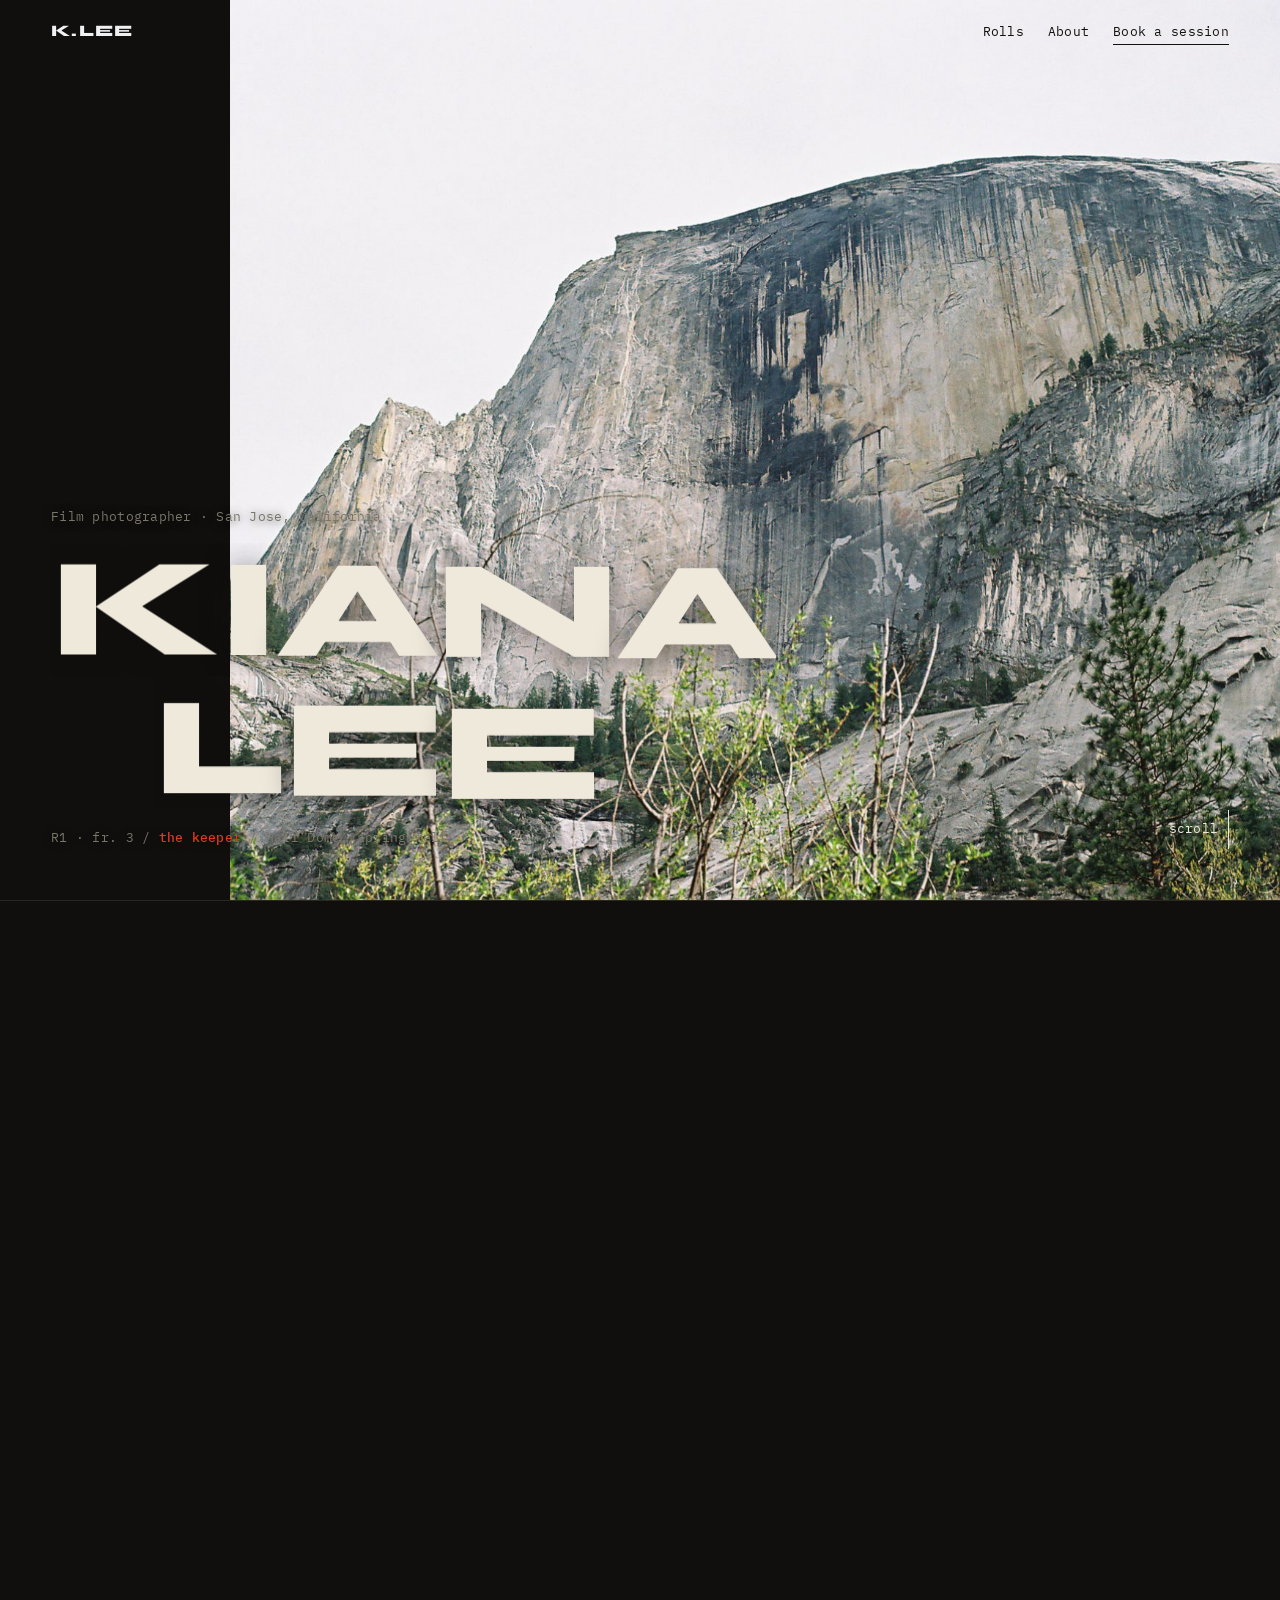
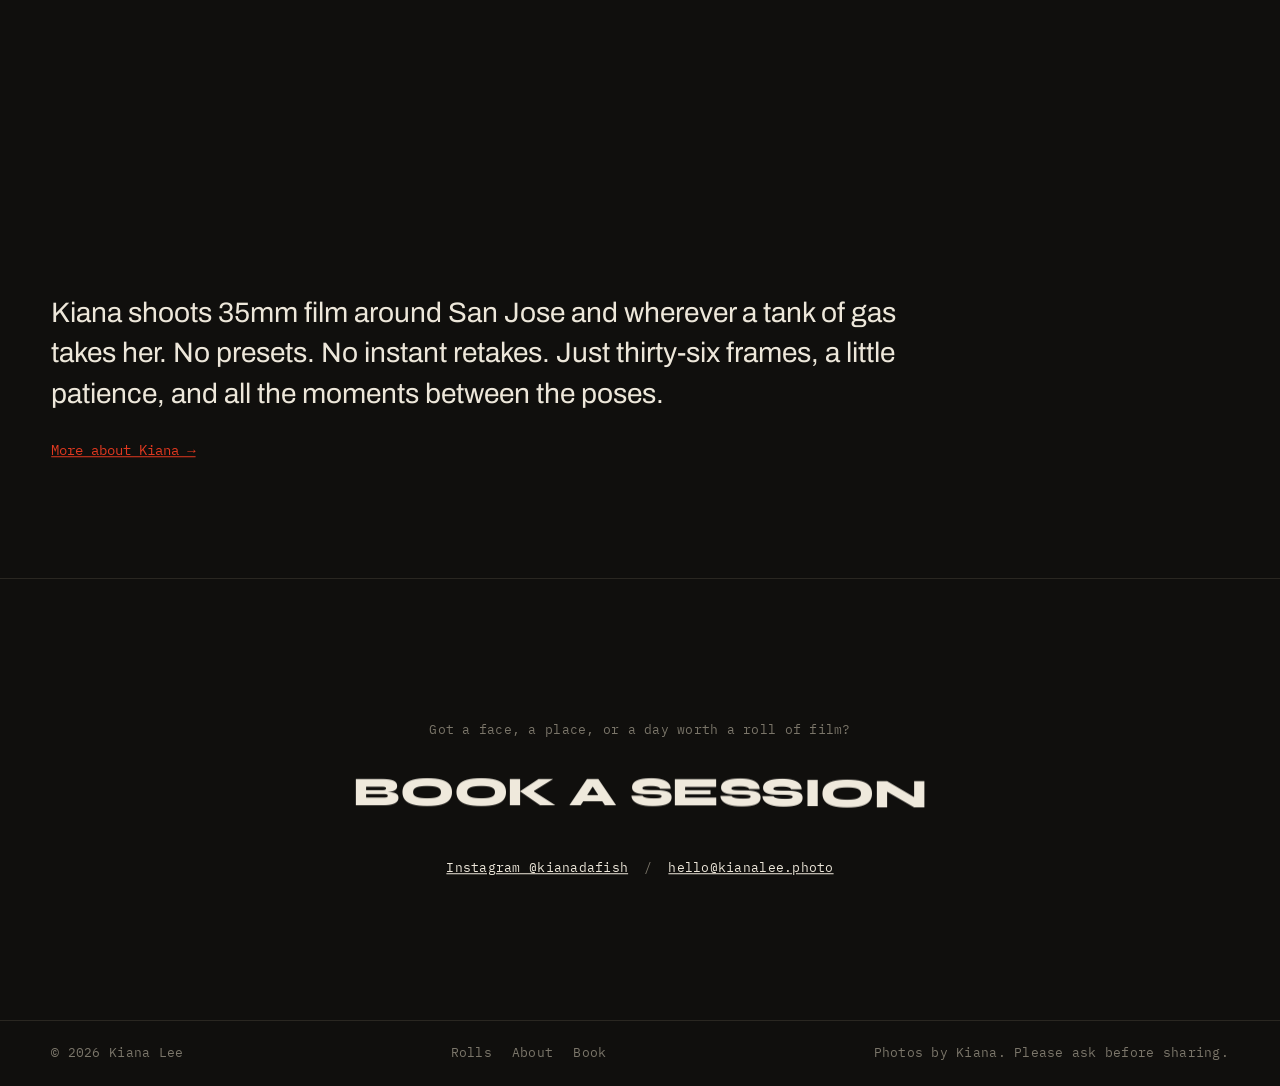
==== index.html @ 2a05acb1 "Launch photography portfolio" ====
<!DOCTYPE html>
<html lang="en">
<head>
<meta charset="UTF-8">
<meta name="viewport" content="width=device-width, initial-scale=1.0">
<title>Kiana Lee · Film Photographer, San Jose</title>
<meta name="description" content="Kiana Lee shoots 35mm film around San Jose, from grad portraits in the redwoods to weekends in Yosemite and along the coast.">
<meta property="og:type" content="website">
<meta property="og:title" content="Kiana Lee · Film Photographer, San Jose">
<meta property="og:description" content="Kiana Lee shoots 35mm film around San Jose, from grad portraits in the redwoods to weekends in Yosemite and along the coast.">
<meta property="og:url" content="https://kianalee.photo/">
<meta property="og:image" content="https://kianalee.photo/assets/img/hero.jpg">
<meta name="twitter:card" content="summary_large_image">
<link rel="icon" href="data:image/svg+xml,%3Csvg xmlns='http://www.w3.org/2000/svg' viewBox='0 0 32 32'%3E%3Crect width='32' height='32' fill='%23100F0D'/%3E%3Cellipse cx='16' cy='16' rx='11' ry='9' fill='none' stroke='%23E23A21' stroke-width='2.5' transform='rotate(-8 16 16)'/%3E%3C/svg%3E">
<link rel="stylesheet" href="styles.css">
<script>
/* before ScrollTrigger loads and captures it: the preloader owns the entry
   moment, so reloads must always start at the top, never mid-restore */
if ("scrollRestoration" in history) history.scrollRestoration = "manual";
window.scrollTo(0, 0);
</script>
</head>
<body>

<!-- darkroom preloader -->
<div class="preloader" aria-hidden="true">
  <p class="preloader-tag mono">K.LEE / developing&hellip;</p>
  <p class="preloader-count mono"><span id="load-count">0</span>%</p>
  <div class="preloader-bar"><span id="load-bar"></span></div>
</div>

<div class="wipe" aria-hidden="true"></div>

<!-- custom cursor -->
<div class="cursor-dot" aria-hidden="true"></div>
<div class="cursor-ring" aria-hidden="true"><span class="cursor-label mono"></span></div>

<!-- film grain -->
<canvas class="grain" aria-hidden="true"></canvas>

<header class="topbar">
  <a class="topbar-name" href="index.html">K.LEE</a>
  <button class="menu-toggle mono" type="button" aria-expanded="false" aria-controls="main-nav">Menu</button>
  <nav class="topbar-nav mono" id="main-nav" aria-label="Main">
    <a href="rolls.html">Rolls</a>
    <a href="about.html">About</a>
    <a href="contact.html" class="topbar-book">Book a session</a>
  </nav>
</header>

<main id="top">

  <!-- ============ HERO ============ -->
  <section class="hero">
    <figure class="hero-media">
      <img id="hero-img" src="assets/img/hero.jpg" alt="Half Dome rising over the valley floor, shot on 35mm film" width="1818" height="1228">
    </figure>

    <div class="hero-copy">
      <p class="hero-eyebrow mono intro-fade">Film photographer &middot; San Jose, California</p>
      <h1 class="hero-name">
        <span class="split" data-split>KIANA</span>
        <span class="split hero-name-2" data-split>LEE</span>
      </h1>
      <p class="hero-caption mono intro-fade">R1 &middot; fr. 3 / <em class="marker-note">the keeper</em> / Half Dome, spring melt</p>
    </div>

    <p class="hero-scrollcue mono" aria-hidden="true">scroll<span class="hero-scrollcue-line"></span></p>
  </section>

  <!-- ============ MARQUEE ============ -->
  <div class="marquee" aria-hidden="true">
    <div class="marquee-track">
      <span class="marquee-content">SHOT ON 35MM&ensp;&middot;&ensp;SAN JOSE, CALIFORNIA&ensp;&middot;&ensp;GRADS &middot; COUPLES &middot; LANDSCAPES&ensp;&middot;&ensp;NO PRESETS, JUST FILM&ensp;&middot;&ensp;</span>
      <span class="marquee-content">SHOT ON 35MM&ensp;&middot;&ensp;SAN JOSE, CALIFORNIA&ensp;&middot;&ensp;GRADS &middot; COUPLES &middot; LANDSCAPES&ensp;&middot;&ensp;NO PRESETS, JUST FILM&ensp;&middot;&ensp;</span>
    </div>
  </div>

  <!-- ============ THE ROLLS ============ -->
  <section class="home-section">
    <div class="section-head">
      <h2 class="section-title split" data-split>THE ROLLS</h2>
      <p class="section-note mono">Three rolls, three stories.<br>Every frame scanned straight off the negatives.</p>
    </div>

    <div class="roll-cards">
      <a class="roll-card reveal" href="yosemite.html" data-cursor="go">
        <div class="card-frame"><img src="assets/img/yos-r2-13a.jpg" alt="Half Dome from the meadow, framed by trees" loading="lazy" width="1600" height="1081"><span class="marks" aria-hidden="true"></span></div>
        <div class="card-info">
          <span class="card-no mono">ROLL 01</span>
          <h3 class="card-title">YOSEMITE</h3>
          <span class="card-meta mono">15 frames &middot; spring</span>
          <span class="card-arrow" aria-hidden="true">&rarr;</span>
        </div>
      </a>

      <a class="roll-card reveal" href="graduation.html" data-cursor="go">
        <div class="card-frame"><img src="assets/img/grad-27.jpg" alt="A graduate sitting on a boardwalk rail, laughing in backlight" loading="lazy" width="1600" height="1061"><span class="marks" aria-hidden="true"></span></div>
        <div class="card-info">
          <span class="card-no mono">ROLL 02</span>
          <h3 class="card-title">GRAD, AMONG REDWOODS</h3>
          <span class="card-meta mono">13 frames &middot; summer</span>
          <span class="card-arrow" aria-hidden="true">&rarr;</span>
        </div>
      </a>

      <a class="roll-card reveal" href="close-to-home.html" data-cursor="go">
        <div class="card-frame"><img src="assets/img/home-23.jpg" alt="A brown cow grazing on a green hillside" loading="lazy" width="1600" height="1061"><span class="marks" aria-hidden="true"></span></div>
        <div class="card-info">
          <span class="card-no mono">ROLL 03</span>
          <h3 class="card-title">CLOSE TO HOME</h3>
          <span class="card-meta mono">6 frames &middot; green season</span>
          <span class="card-arrow" aria-hidden="true">&rarr;</span>
        </div>
      </a>
    </div>
  </section>

  <!-- ============ ABOUT TEASER ============ -->
  <section class="teaser">
    <p class="reveal">
      Kiana shoots 35mm film around San Jose and wherever a tank of gas takes her.
      No presets. No instant retakes. Just thirty-six frames, a little patience,
      and all the moments between the poses.
    </p>
    <a class="teaser-link reveal" href="about.html" data-cursor="go">More about Kiana &rarr;</a>
  </section>

  <!-- ============ CONTACT CTA ============ -->
  <section class="contact" id="contact">
    <p class="contact-eyebrow mono reveal">Got a face, a place, or a day worth a roll of film?</p>
    <a class="contact-email" href="contact.html" data-cursor="hi">
      <span class="contact-email-text split" data-split>BOOK A SESSION</span>
      <svg class="contact-underline" viewBox="0 0 600 24" fill="none" aria-hidden="true" preserveAspectRatio="none">
        <path class="marker-path marker-path-idle" d="M4 14 C 120 6, 300 20, 596 10" />
      </svg>
    </a>
    <div class="contact-links mono reveal">
      <a href="https://instagram.com/kianadafish" rel="noopener">Instagram @kianadafish</a>
      <span aria-hidden="true">/</span>
      <a href="mailto:hello@kianalee.photo">hello@kianalee.photo</a>
    </div>
  </section>

  <footer class="footer mono">
    <span>&copy; 2026 Kiana Lee</span>
    <nav class="footer-nav" aria-label="Footer">
      <a href="rolls.html">Rolls</a>
      <a href="about.html">About</a>
      <a href="contact.html">Book</a>
    </nav>
    <span>Photos by Kiana. Please ask before sharing.</span>
  </footer>

</main>

<script src="vendor/gsap.min.js"></script>
<script src="vendor/ScrollTrigger.min.js"></script>
<script src="vendor/lenis.min.js"></script>
<script src="main.js"></script>
</body>
</html>
---- styles.css ----
/* ============================================================
   Kiana Lee, Film Photographer in San Jose (v3)
   A darkroom at night: near-black warm paper, prints that
   develop as you scroll, china-marker red edit notes.
   Motion: GSAP + ScrollTrigger + Lenis (vendored locally).
   ============================================================ */

/* ---------------- fonts (self-hosted, latin subset) ---------------- */

@font-face {
  font-family: 'Archivo';
  font-style: normal;
  font-weight: 400;
  font-stretch: 100%;
  font-display: swap;
  src: url(assets/fonts/archivo-400.woff2) format('woff2');
}
@font-face {
  font-family: 'Archivo';
  font-style: normal;
  font-weight: 500;
  font-stretch: 100%;
  font-display: swap;
  src: url(assets/fonts/archivo-500.woff2) format('woff2');
}
@font-face {
  font-family: 'IBM Plex Mono';
  font-style: italic;
  font-weight: 400;
  font-display: swap;
  src: url(assets/fonts/ibm-plex-mono-400-italic.woff2) format('woff2');
}
@font-face {
  font-family: 'IBM Plex Mono';
  font-style: normal;
  font-weight: 400;
  font-display: swap;
  src: url(assets/fonts/ibm-plex-mono-400.woff2) format('woff2');
}
@font-face {
  font-family: 'IBM Plex Mono';
  font-style: normal;
  font-weight: 500;
  font-display: swap;
  src: url(assets/fonts/ibm-plex-mono-500.woff2) format('woff2');
}
@font-face {
  font-family: 'Syne';
  font-style: normal;
  font-weight: 700;
  font-display: swap;
  src: url(assets/fonts/syne-700.woff2) format('woff2');
}
@font-face {
  font-family: 'Syne';
  font-style: normal;
  font-weight: 800;
  font-display: swap;
  src: url(assets/fonts/syne-800.woff2) format('woff2');
}

:root {
  --bg: #100F0D;
  --bg-lift: #171511;
  --ink: #EFE9DC;
  --muted: #7B766A;
  --marker: #E23A21;
  --hairline: #2A2721;

  --font-display: "Syne", sans-serif;
  --font-body: "Archivo", sans-serif;
  --font-mono: "IBM Plex Mono", monospace;

  --pad: clamp(1.25rem, 4vw, 4.5rem);
}

* { box-sizing: border-box; margin: 0; padding: 0; }

html { scroll-behavior: auto; }

body {
  background: var(--bg);
  color: var(--ink);
  font-family: var(--font-body);
  font-size: 1.0625rem;
  line-height: 1.6;
  -webkit-font-smoothing: antialiased;
  overflow-x: clip;
}

img { display: block; max-width: 100%; height: auto; }

a { color: inherit; }

.mono {
  font-family: var(--font-mono);
  font-size: 0.8125rem;
  letter-spacing: 0.02em;
}

:focus-visible { outline: 2px solid var(--marker); outline-offset: 3px; }

::selection { background: var(--marker); color: var(--bg); }

/* Lenis recommended styles */
html.lenis, html.lenis body { height: auto; }
.lenis.lenis-smooth { scroll-behavior: auto !important; }
.lenis.lenis-stopped { overflow: hidden; }

/* ---------------- preloader ---------------- */

.preloader {
  position: fixed;
  inset: 0;
  z-index: 100;
  background: var(--bg);
  display: flex;
  flex-direction: column;
  justify-content: flex-end;
  gap: 0.75rem;
  padding: var(--pad);
  transition: transform 0.85s cubic-bezier(0.76, 0, 0.24, 1);
}

.preloader-tag { color: var(--muted); }

.preloader-count {
  font-size: clamp(3rem, 9vw, 7rem);
  line-height: 1;
  color: var(--ink);
}

.preloader-bar {
  height: 2px;
  background: var(--hairline);
  position: relative;
  overflow: hidden;
}

.preloader-bar span {
  position: absolute;
  inset: 0;
  background: var(--marker);
  transform-origin: left;
  transform: scaleX(0);
  transition: transform 0.25s ease-out;
  display: block;
}

.preloader.done { transform: translateY(-100%); }

/* ---------------- custom cursor ---------------- */

.cursor-dot,
.cursor-ring {
  position: fixed;
  top: 0; left: 0;
  z-index: 110; /* above the lightbox (95), wipe (99) and preloader (100) */
  pointer-events: none;
  border-radius: 50%;
  transform: translate(-100px, -100px);
}

.cursor-dot {
  width: 6px; height: 6px;
  background: var(--marker);
}

.cursor-ring {
  width: 44px; height: 44px;
  border: 1px solid var(--ink);
  mix-blend-mode: difference;
  display: flex;
  align-items: center;
  justify-content: center;
  transition: width 0.3s ease, height 0.3s ease, background-color 0.3s ease, border-color 0.3s ease;
}

.cursor-ring.is-active {
  width: 84px; height: 84px;
  background: var(--ink);
  border-color: var(--ink);
}

.cursor-label {
  color: var(--bg);
  font-size: 0.6875rem;
  letter-spacing: 0.08em;
  text-transform: uppercase;
  opacity: 0;
  transition: opacity 0.2s ease;
}

.cursor-ring.is-active .cursor-label { opacity: 1; }

@media (pointer: coarse) {
  .cursor-dot, .cursor-ring { display: none; }
}

body.has-cursor, body.has-cursor a, body.has-cursor button { cursor: none; }

/* ---------------- film grain ---------------- */

.grain {
  position: fixed;
  inset: 0;
  width: 100%;
  height: 100%;
  z-index: 80;
  pointer-events: none;
  opacity: 0.07;
  mix-blend-mode: overlay;
}

/* ---------------- top bar ---------------- */

.topbar {
  position: fixed;
  top: 0; left: 0; right: 0;
  z-index: 50;
  display: flex;
  justify-content: space-between;
  align-items: baseline;
  gap: 1rem;
  padding: 1.1rem var(--pad);
  mix-blend-mode: difference;
}

.topbar-name {
  font-family: var(--font-display);
  font-weight: 800;
  font-size: 1rem;
  letter-spacing: 0.08em;
  text-decoration: none;
  color: #fff;
}

.topbar-nav { display: flex; gap: 1.5rem; flex-wrap: wrap; }

.menu-toggle {
  display: none;
  background: none;
  border: 0;
  color: #fff;
  padding: 0.35rem 0;
}

.topbar-nav a {
  color: #fff;
  text-decoration: none;
  border-bottom: 1px solid transparent;
  padding-bottom: 2px;
}

.topbar-nav a:hover { border-bottom-color: #fff; }

.topbar-book { border-bottom: 1px solid #fff !important; }

/* ---------------- hero ---------------- */

.hero {
  position: relative;
  min-height: 100svh;
  display: flex;
  flex-direction: column;
  justify-content: flex-end;
  padding: 0 0 clamp(2rem, 4vw, 3.5rem);
}

.hero-media {
  position: absolute;
  inset: 0 0 0 clamp(0px, 18vw, 26rem);
  overflow: hidden;
}

.hero-media img {
  position: absolute;
  inset: 0;
  width: 100%;
  height: 100%;
  object-fit: cover;
}

.marker-path {
  stroke: var(--marker);
  stroke-width: 4.5;
  stroke-linecap: round;
  opacity: 0.9;
  stroke-dasharray: 2400;
  stroke-dashoffset: 2400;
}

.hero-copy {
  position: relative;
  z-index: 2;
  padding: 0 var(--pad);
}

.hero-eyebrow {
  color: var(--muted);
  margin-bottom: 1rem;
  text-shadow: 0 1px 10px rgba(16, 15, 13, 0.7);
}

.hero-name {
  font-family: var(--font-display);
  font-weight: 800;
  font-size: clamp(2.6rem, 11vw, 12rem);
  line-height: 0.94;
  letter-spacing: -0.02em;
  text-shadow: 0 2px 30px rgba(16, 15, 13, 0.45);
}

.hero-name .split { display: block; }

.hero-name-2 { margin-left: clamp(1.5rem, 8vw, 10rem); }

.hero-caption {
  color: var(--muted);
  margin-top: 1.25rem;
  text-shadow: 0 1px 10px rgba(16, 15, 13, 0.7);
}

.marker-note { color: var(--marker); font-style: normal; font-weight: 500; }

.hero-scrollcue {
  position: absolute;
  right: var(--pad);
  bottom: clamp(2rem, 4vw, 3.5rem);
  z-index: 2;
  color: var(--ink);
  display: flex;
  align-items: center;
  gap: 0.6rem;
  text-shadow: 0 1px 12px rgba(16, 15, 13, 0.6);
}

.hero-scrollcue-line {
  display: inline-block;
  width: 1px;
  height: 2.4rem;
  background: var(--ink);
  transform-origin: top;
  animation: cue 1.8s ease-in-out infinite;
}

@keyframes cue {
  0% { transform: scaleY(0); }
  50% { transform: scaleY(1); }
  100% { transform: scaleY(0); transform-origin: bottom; }
}

/* ---------------- split letters (GSAP animates .ch) ---------------- */

.split { display: inline-block; vertical-align: bottom; }

.split .word {
  display: inline-block;
  overflow: hidden;
  vertical-align: bottom;
}

.split .ch { display: inline-block; will-change: transform; }

/* ---------------- marquee ---------------- */

.marquee {
  border-top: 1px solid var(--hairline);
  border-bottom: 1px solid var(--hairline);
  overflow: hidden;
  padding: 0.9rem 0;
  background: var(--bg);
  position: relative;
  z-index: 2;
}

.marquee-track {
  display: flex;
  width: max-content;
  animation: marquee 28s linear infinite;
}

.marquee-content {
  font-family: var(--font-mono);
  font-size: 0.875rem;
  letter-spacing: 0.14em;
  color: var(--marker);
  white-space: nowrap;
  flex: none;
}

@keyframes marquee {
  to { transform: translateX(-50%); }
}

/* ---------------- section headers ---------------- */

.section-head,
.roll-head {
  display: flex;
  justify-content: space-between;
  align-items: flex-end;
  gap: 2rem;
  flex-wrap: wrap;
  margin-bottom: clamp(2.5rem, 5vw, 4.5rem);
}

.section-title {
  font-family: var(--font-display);
  font-weight: 800;
  font-size: clamp(1.6rem, 4vw, 3.4rem);
  line-height: 1;
  letter-spacing: -0.01em;
}

.section-note { color: var(--muted); text-align: right; }

/* ---------------- roll 01: pinned horizontal filmstrip ---------------- */

.roll {
  padding: clamp(4rem, 8vw, 6rem) 0 clamp(3rem, 6vw, 5rem);
  overflow: hidden;
}

.roll-head {
  padding: 0 var(--pad);
  align-items: baseline;
}

.roll-counter {
  color: var(--marker);
  font-size: 1rem;
  min-width: 9ch;
  text-align: right;
}

/* mobile default: a native side-scroller; desktop JS pins it and drives x */
.roll-viewport {
  overflow-x: auto;
  scrollbar-width: thin;
  scrollbar-color: var(--marker) transparent;
}

.roll-viewport.is-pinned { overflow: visible; }

.roll-track {
  display: flex;
  align-items: center;
  gap: clamp(1rem, 2vw, 2rem);
  width: max-content;
  padding: 44px var(--pad);
  /* sprocket holes */
  background-image:
    repeating-linear-gradient(to right, transparent 0 14px, var(--ink) 14px 26px, transparent 26px 40px),
    repeating-linear-gradient(to right, transparent 0 14px, var(--ink) 14px 26px, transparent 26px 40px);
  background-size: 40px 10px, 40px 10px;
  background-position: 0 16px, 0 calc(100% - 16px);
  background-repeat: repeat-x;
}

.cell { flex: none; }

.cell img {
  height: clamp(320px, 58vh, 560px);
  width: auto;
}

.cell figcaption {
  margin-top: 0.6rem;
  color: var(--muted);
}

.frame-no { color: var(--marker); margin-right: 0.5rem; }

/* ---------------- work grids (rolls 02 & 03) ---------------- */

.work {
  padding: clamp(4rem, 9vw, 8rem) var(--pad);
  border-top: 1px solid var(--hairline);
}

.work-grid {
  display: grid;
  grid-template-columns: repeat(12, 1fr);
  gap: clamp(2rem, 5vw, 5rem) clamp(1rem, 2.5vw, 2.5rem);
}

/* editorial rhythm that repeats every 10 shots, works for any count */
.work-grid .shot:nth-child(10n+1) { grid-column: 1 / 8; }
.work-grid .shot:nth-child(10n+2) { grid-column: 9 / 13; margin-top: clamp(3rem, 8vw, 8rem); }
.work-grid .shot:nth-child(10n+3) { grid-column: 2 / 6; }
.work-grid .shot:nth-child(10n+4) { grid-column: 7 / 11; margin-top: clamp(2rem, 5vw, 5rem); }
.work-grid .shot:nth-child(10n+5) { grid-column: 1 / 5; margin-top: clamp(1rem, 3vw, 3rem); }
.work-grid .shot:nth-child(10n+6) { grid-column: 6 / 10; }
.work-grid .shot:nth-child(10n+7) { grid-column: 10 / 13; margin-top: clamp(2rem, 4vw, 4rem); }
.work-grid .shot:nth-child(10n+8) { grid-column: 3 / 8; }
.work-grid .shot:nth-child(10n+9) { grid-column: 8 / 12; margin-top: clamp(3rem, 6vw, 6rem); }
.work-grid .shot:nth-child(10n) { grid-column: 1 / 6; }

.shot { position: relative; }

.shot { will-change: transform; }

.shot-frame {
  position: relative;
  overflow: hidden;
  background: var(--bg-lift);
}

/* inner parallax: image is oversized and drifts within the frame */
.shot-frame img {
  width: 100%;
  scale: 1.14;
  will-change: transform;
}

/* crop marks: the editor's corners, revealed on hover */
.marks,
.marks::before,
.marks::after { position: absolute; pointer-events: none; }

.marks { inset: 0; opacity: 0; transition: opacity 0.25s ease; }

.marks::before,
.marks::after {
  content: "";
  width: 22px;
  height: 22px;
  border: 0 solid var(--marker);
}

.marks::before { top: 12px; left: 12px; border-top-width: 3px; border-left-width: 3px; }
.marks::after { bottom: 12px; right: 12px; border-bottom-width: 3px; border-right-width: 3px; }

.shot:hover .marks,
.shot:focus-within .marks { opacity: 1; }

.shot-caption {
  display: flex;
  gap: 0.75rem;
  align-items: baseline;
  flex-wrap: wrap;
  margin-top: 0.7rem;
}

.shot-no { color: var(--marker); font-weight: 500; }

.pencil-note {
  position: absolute;
  top: -1.5rem;
  right: -0.5rem;
  color: var(--marker);
  transform: rotate(-4deg);
  font-style: italic;
}

/* ---------------- about ---------------- */

.about {
  display: grid;
  grid-template-columns: minmax(0, 2fr) minmax(0, 3fr);
  gap: clamp(2rem, 5vw, 5rem);
  padding: clamp(4rem, 9vw, 8rem) var(--pad);
  align-items: start;
  border-top: 1px solid var(--hairline);
}

.about-frame { overflow: hidden; }

.about-frame img { scale: 1.12; }

.about-photo-caption { margin-top: 0.6rem; color: var(--muted); }

.about-text .section-title { margin-bottom: 1.75rem; }

.about-text p { max-width: 52ch; }

.about-text p + p { margin-top: 1rem; }

.services {
  list-style: none;
  margin: 1.75rem 0;
  border-top: 1px solid var(--hairline);
  max-width: 34rem;
}

.services li {
  padding: 0.7rem 0.25rem;
  border-bottom: 1px solid var(--hairline);
}

.about-booking { color: var(--muted); }

/* ---------------- contact ---------------- */

.contact {
  border-top: 1px solid var(--hairline);
  padding: clamp(5rem, 11vw, 10rem) var(--pad);
  text-align: center;
}

.contact-eyebrow { color: var(--muted); margin-bottom: 1.75rem; }

.contact-email {
  display: inline-block;
  position: relative;
  text-decoration: none;
  font-family: var(--font-display);
  font-weight: 800;
  font-size: clamp(1.05rem, 3.2vw, 2.8rem);
  letter-spacing: -0.01em;
  line-height: 1.1;
  max-width: 100%;
}

.contact-underline {
  position: absolute;
  left: -1%;
  bottom: -0.4em;
  width: 102%;
  height: 0.5em;
}

.marker-path-idle {
  stroke-width: 6;
  stroke-dasharray: 700;
  stroke-dashoffset: 700;
}

.contact-email:hover .marker-path-idle,
.contact-email:focus-visible .marker-path-idle {
  animation: draw 0.5s ease-out forwards;
}

@keyframes draw { to { stroke-dashoffset: 0; } }

.contact-links {
  margin-top: 2.75rem;
  display: flex;
  gap: 1rem;
  justify-content: center;
  color: var(--muted);
}

.contact-links a { color: var(--ink); }

/* ---------------- footer ---------------- */

.footer {
  display: flex;
  justify-content: space-between;
  gap: 1rem;
  flex-wrap: wrap;
  padding: 1.4rem var(--pad);
  border-top: 1px solid var(--hairline);
  color: var(--muted);
}

/* ---------------- lightbox ---------------- */

.lightbox[hidden] { display: none; }

.lightbox {
  position: fixed;
  inset: 0;
  z-index: 95;
  background: rgba(10, 9, 8, 0.94);
  backdrop-filter: blur(6px);
  display: flex;
  align-items: center;
  justify-content: center;
  gap: 1rem;
  padding: clamp(1rem, 4vw, 4rem);
  opacity: 0;
  transition: opacity 0.35s ease;
  touch-action: pan-y;
}

.lightbox.is-open { opacity: 1; }

.lightbox-count {
  position: absolute;
  top: 1.75rem;
  left: var(--pad);
  color: var(--marker);
}

.lightbox-figure {
  max-width: min(1200px, 88vw);
  text-align: center;
}

.lightbox-figure img {
  max-height: 78vh;
  width: auto;
  max-width: 100%;
  margin: 0 auto;
  transition: opacity 0.22s ease, transform 0.35s cubic-bezier(0.2, 0.7, 0.2, 1);
}

.lightbox.is-loading .lightbox-figure img { opacity: 0; transform: scale(0.985); }

.lightbox-figure figcaption { margin-top: 0.9rem; color: var(--muted); }

.lightbox-close {
  position: absolute;
  top: 1.25rem;
  right: var(--pad);
  background: none;
  border: none;
  color: var(--ink);
  font-size: 0.875rem;
  padding: 0.5rem;
}

.lightbox-arrow {
  background: none;
  border: 1px solid var(--hairline);
  color: var(--ink);
  font-size: 1.1rem;
  width: 3rem;
  height: 3rem;
  border-radius: 50%;
  flex: none;
  transition: border-color 0.2s ease, background 0.2s ease;
}

.lightbox-arrow:hover { border-color: var(--marker); background: var(--bg-lift); }

/* ---------------- responsive ---------------- */

@media (max-width: 900px) {
  .hero::after {
    content: "";
    position: absolute;
    inset: 28% 0 0;
    z-index: 1;
    pointer-events: none;
    background: linear-gradient(to bottom, transparent, rgba(16, 15, 13, 0.16) 32%, rgba(16, 15, 13, 0.78) 100%);
  }

  .hero-media { inset: 0; }

  .hero-copy { padding-bottom: 1rem; }

  .hero-eyebrow, .hero-caption { color: #CFC9BC; }

  .hero-name { text-shadow: 0 2px 24px rgba(16, 15, 13, 0.65); }

  .roll-counter { display: none; }

  .roll-viewport {
    scroll-snap-type: x mandatory;
    overscroll-behavior-x: contain;
    -webkit-overflow-scrolling: touch;
  }

  .cell { scroll-snap-align: center; }

  .cell img { height: clamp(260px, 42vh, 420px); }

  .work-grid { grid-template-columns: repeat(6, 1fr); }
  .work-grid .shot:nth-child(4n+1) { grid-column: 1 / 7; margin-top: 0; }
  .work-grid .shot:nth-child(4n+2) { grid-column: 2 / 6; margin-top: 0; }
  .work-grid .shot:nth-child(4n+3) { grid-column: 1 / 5; margin-top: 2rem; }
  .work-grid .shot:nth-child(4n) { grid-column: 3 / 7; margin-top: 0; }

  .about { grid-template-columns: 1fr; }
  .about-photo { max-width: 26rem; }

  .section-note { text-align: left; }
}

@media (max-width: 560px) {
  .hero-scrollcue { display: none; }

  .topbar {
    align-items: center;
    padding: 0.9rem var(--pad);
    mix-blend-mode: normal;
    z-index: 90;
  }

  .topbar-name,
  .menu-toggle {
    position: relative;
    z-index: 2;
    color: #fff;
    text-shadow: 0 1px 14px rgba(16, 15, 13, 0.8);
  }

  .menu-toggle { display: block; cursor: pointer; }

  .topbar-nav {
    counter-reset: mobile-nav;
    position: fixed;
    inset: 0;
    z-index: 1;
    display: flex;
    flex-direction: column;
    justify-content: center;
    align-items: stretch;
    gap: 0;
    padding: 6.5rem var(--pad) 3rem;
    background: rgba(16, 15, 13, 0.98);
    visibility: hidden;
    transform: translateY(-102%);
    transition: transform 0.6s cubic-bezier(0.76, 0, 0.24, 1), visibility 0s linear 0.6s;
  }

  .nav-menu-open .topbar-nav {
    visibility: visible;
    transform: translateY(0);
    transition-delay: 0s;
  }

  .topbar-nav a,
  .topbar-nav a:not(.topbar-book) {
    counter-increment: mobile-nav;
    display: flex;
    align-items: baseline;
    gap: 1rem;
    color: var(--ink);
    font-family: var(--font-display);
    font-size: clamp(2.7rem, 14vw, 4.5rem);
    font-weight: 800;
    line-height: 1.08;
    letter-spacing: -0.04em;
    padding: 0.55rem 0;
    border: 0 !important;
    border-bottom: 1px solid var(--hairline) !important;
    opacity: 0;
    transform: translateY(-1rem);
    transition: opacity 0.25s ease, transform 0.4s ease, color 0.2s ease;
  }

  .topbar-nav a::before {
    content: "0" counter(mobile-nav);
    min-width: 2.6ch;
    color: var(--marker);
    font-family: var(--font-mono);
    font-size: 0.72rem;
    font-weight: 400;
    letter-spacing: 0.02em;
  }

  .nav-menu-open .topbar-nav a { opacity: 1; transform: translateY(0); }
  .nav-menu-open .topbar-nav a:nth-child(2) { transition-delay: 0.06s; }
  .nav-menu-open .topbar-nav a:nth-child(3) { transition-delay: 0.12s; }
  .topbar-nav a[aria-current="page"] { color: var(--marker); }

  .work-grid { grid-template-columns: 1fr; gap: 2.5rem; }
  .work-grid .shot:nth-child(n) {
    grid-column: 1 / -1;
    margin-top: 0;
  }

  .pencil-note { right: 0.25rem; }

  .lightbox-arrow { position: absolute; bottom: 1.25rem; }
  .lightbox-prev { left: var(--pad); }
  .lightbox-next { right: var(--pad); }
}

/* ---------------- page wipe transition ---------------- */

.wipe {
  position: fixed;
  inset: 0;
  z-index: 99;
  background: var(--bg);
  transform: translateY(101%);
  pointer-events: none;
}

.wipe--in { transform: none; }

/* ---------------- subpage headers ---------------- */

.page-head {
  padding: clamp(7rem, 16vh, 11rem) var(--pad) clamp(2.5rem, 5vw, 4rem);
  display: flex;
  flex-direction: column;
  gap: 1rem;
}

.page-eyebrow { color: var(--marker); }

.page-title {
  font-family: var(--font-display);
  font-weight: 800;
  font-size: clamp(2.6rem, 9vw, 8.5rem);
  line-height: 0.95;
  letter-spacing: -0.02em;
}

.page-note { color: var(--muted); max-width: 44ch; }

/* current page in the nav (nav is difference-blended, so underline not color) */
.topbar-nav a[aria-current="page"] { border-bottom-color: #fff; }

/* ---------------- roll cards (home + rolls hub) ---------------- */

.roll-cards {
  display: grid;
  grid-template-columns: repeat(3, 1fr);
  gap: clamp(1.5rem, 3vw, 3rem);
  padding: 0 var(--pad);
}

.roll-cards .roll-card:nth-child(2) { margin-top: clamp(2rem, 5vw, 5rem); }
.roll-cards .roll-card:nth-child(3) { margin-top: clamp(1rem, 2.5vw, 2.5rem); }

.roll-card {
  display: block;
  text-decoration: none;
}

.card-frame {
  position: relative;
  overflow: hidden;
  background: var(--bg-lift);
}

.card-frame img {
  width: 100%;
  scale: 1.14;
  will-change: transform;
  transition: scale 0.6s cubic-bezier(0.2, 0.7, 0.2, 1);
}

.roll-card:hover .card-frame img,
.roll-card:focus-visible .card-frame img { scale: 1.2; }

.roll-card:hover .marks,
.roll-card:focus-visible .marks { opacity: 1; }

.card-info {
  display: flex;
  align-items: baseline;
  gap: 0.9rem;
  margin-top: 0.8rem;
  flex-wrap: wrap;
}

.card-no { color: var(--marker); }

.card-title {
  font-family: var(--font-display);
  font-weight: 800;
  font-size: clamp(1.1rem, 1.8vw, 1.6rem);
  letter-spacing: -0.01em;
}

.card-meta { color: var(--muted); }

.card-arrow {
  margin-left: auto;
  color: var(--marker);
  font-size: 1.3rem;
  transition: transform 0.3s ease;
}

.roll-card:hover .card-arrow { transform: translateX(6px); }

/* rolls hub: stacked & bigger */
.roll-cards--stack {
  grid-template-columns: 1fr;
  max-width: 68rem;
  margin: 0 auto;
}

.roll-cards--stack .roll-card { margin-top: 0 !important; }

.roll-cards--stack .roll-card + .roll-card { margin-top: clamp(3rem, 6vw, 5rem) !important; }

.roll-cards--stack .card-title { font-size: clamp(1.6rem, 3.4vw, 2.8rem); }

/* section wrapper used on home for cards + teasers */
.home-section {
  padding: clamp(4rem, 9vw, 8rem) 0;
  border-top: 1px solid var(--hairline);
}

.home-section .section-head { padding: 0 var(--pad); }

/* about teaser on home */
.teaser {
  padding: clamp(4rem, 9vw, 8rem) var(--pad);
  border-top: 1px solid var(--hairline);
  max-width: 62rem;
}

.teaser p {
  font-size: clamp(1.2rem, 2.2vw, 1.8rem);
  line-height: 1.45;
}

.teaser-link {
  display: inline-block;
  margin-top: 1.5rem;
  font-family: var(--font-mono);
  font-size: 0.875rem;
  color: var(--marker);
}

/* ---------------- contact sheet grid ---------------- */

.sheet-section {
  padding: clamp(4rem, 8vw, 7rem) var(--pad);
  border-top: 1px solid var(--hairline);
}

.sheet {
  display: grid;
  grid-template-columns: repeat(auto-fill, minmax(160px, 1fr));
  gap: clamp(0.8rem, 1.6vw, 1.5rem);
  align-items: end;
}

.sheet-cell {
  cursor: pointer;
}

.sheet-cell img {
  width: 100%;
  border: 1px solid var(--hairline);
  transition: border-color 0.2s ease;
}

.sheet-cell:hover img,
.sheet-cell:focus-visible img { border-color: var(--marker); }

.sheet-cell figcaption {
  margin-top: 0.4rem;
  color: var(--muted);
  font-size: 0.72rem;
}

/* ---------------- next roll footer nav ---------------- */

.next-roll {
  display: block;
  padding: clamp(4rem, 9vw, 7rem) var(--pad);
  border-top: 1px solid var(--hairline);
  text-decoration: none;
  text-align: center;
}

.next-roll .mono { color: var(--muted); }

.next-roll-title {
  display: block;
  font-family: var(--font-display);
  font-weight: 800;
  font-size: clamp(2rem, 6vw, 4.5rem);
  letter-spacing: -0.01em;
  margin-top: 0.75rem;
  transition: color 0.25s ease;
}

.next-roll:hover .next-roll-title { color: var(--marker); }

/* ---------------- booking form ---------------- */

.book {
  display: grid;
  grid-template-columns: minmax(0, 3fr) minmax(0, 2fr);
  gap: clamp(2.5rem, 6vw, 6rem);
  padding: 0 var(--pad) clamp(4rem, 9vw, 8rem);
  align-items: start;
}

.book-form { display: grid; gap: 1.4rem; }

.field { display: grid; gap: 0.45rem; }

.field label {
  font-family: var(--font-mono);
  font-size: 0.8125rem;
  color: var(--muted);
}

.field input,
.field select,
.field textarea {
  background: var(--bg-lift);
  border: 1px solid var(--hairline);
  color: var(--ink);
  font-family: var(--font-body);
  font-size: 1rem;
  padding: 0.85rem 1rem;
  border-radius: 0;
  width: 100%;
  transition: border-color 0.2s ease;
}

.field textarea { min-height: 9rem; resize: vertical; }

.field input:focus,
.field select:focus,
.field textarea:focus {
  outline: none;
  border-color: var(--marker);
}

.field select {
  appearance: none;
  background-image: url("data:image/svg+xml,%3Csvg xmlns='http://www.w3.org/2000/svg' width='12' height='8'%3E%3Cpath d='M1 1l5 5 5-5' stroke='%237B766A' stroke-width='1.5' fill='none'/%3E%3C/svg%3E");
  background-repeat: no-repeat;
  background-position: right 1rem center;
}

.book-submit {
  font-family: var(--font-mono);
  font-size: 0.9rem;
  letter-spacing: 0.06em;
  background: none;
  color: var(--ink);
  border: 1px solid var(--marker);
  padding: 1rem 2.2rem;
  justify-self: start;
  transition: background 0.25s ease, color 0.25s ease;
}

.book-submit:hover { background: var(--marker); color: var(--bg); }

.form-note { color: var(--muted); min-height: 1.4em; }

.book-aside { display: grid; gap: 1.1rem; align-content: start; }

.book-aside h3 {
  font-family: var(--font-display);
  font-weight: 800;
  font-size: 1.2rem;
}

.book-aside p { color: var(--muted); max-width: 40ch; }

.book-aside .mono a { color: var(--ink); }

/* footer page links */
.footer-nav { display: flex; gap: 1.25rem; }

.footer-nav a { color: var(--muted); text-decoration: none; }

.footer-nav a:hover { color: var(--ink); }

/* ---------------- multi-page responsive ---------------- */

@media (max-width: 900px) {
  .roll-cards { grid-template-columns: 1fr; }
  .roll-cards .roll-card { margin-top: 0 !important; }
  .roll-cards .roll-card + .roll-card { margin-top: 2.5rem !important; }

  .book { grid-template-columns: 1fr; }

  .sheet { grid-template-columns: repeat(auto-fill, minmax(130px, 1fr)); }
}

/* ---------------- reduced motion ---------------- */

@media (prefers-reduced-motion: reduce) {
  .preloader { transition-duration: 0.01s; }

  .marker-path, .marker-path-idle {
    animation: none !important;
    stroke-dasharray: none;
    stroke-dashoffset: 0;
  }

  .marquee-track { animation: none; }

  .hero-scrollcue-line { animation: none; transform: none; }

  .shot-frame img, .about-frame img { scale: 1; }

  .card-frame img { scale: 1; transition: none; }

  .wipe { display: none; }

  .grain { display: none; }
}
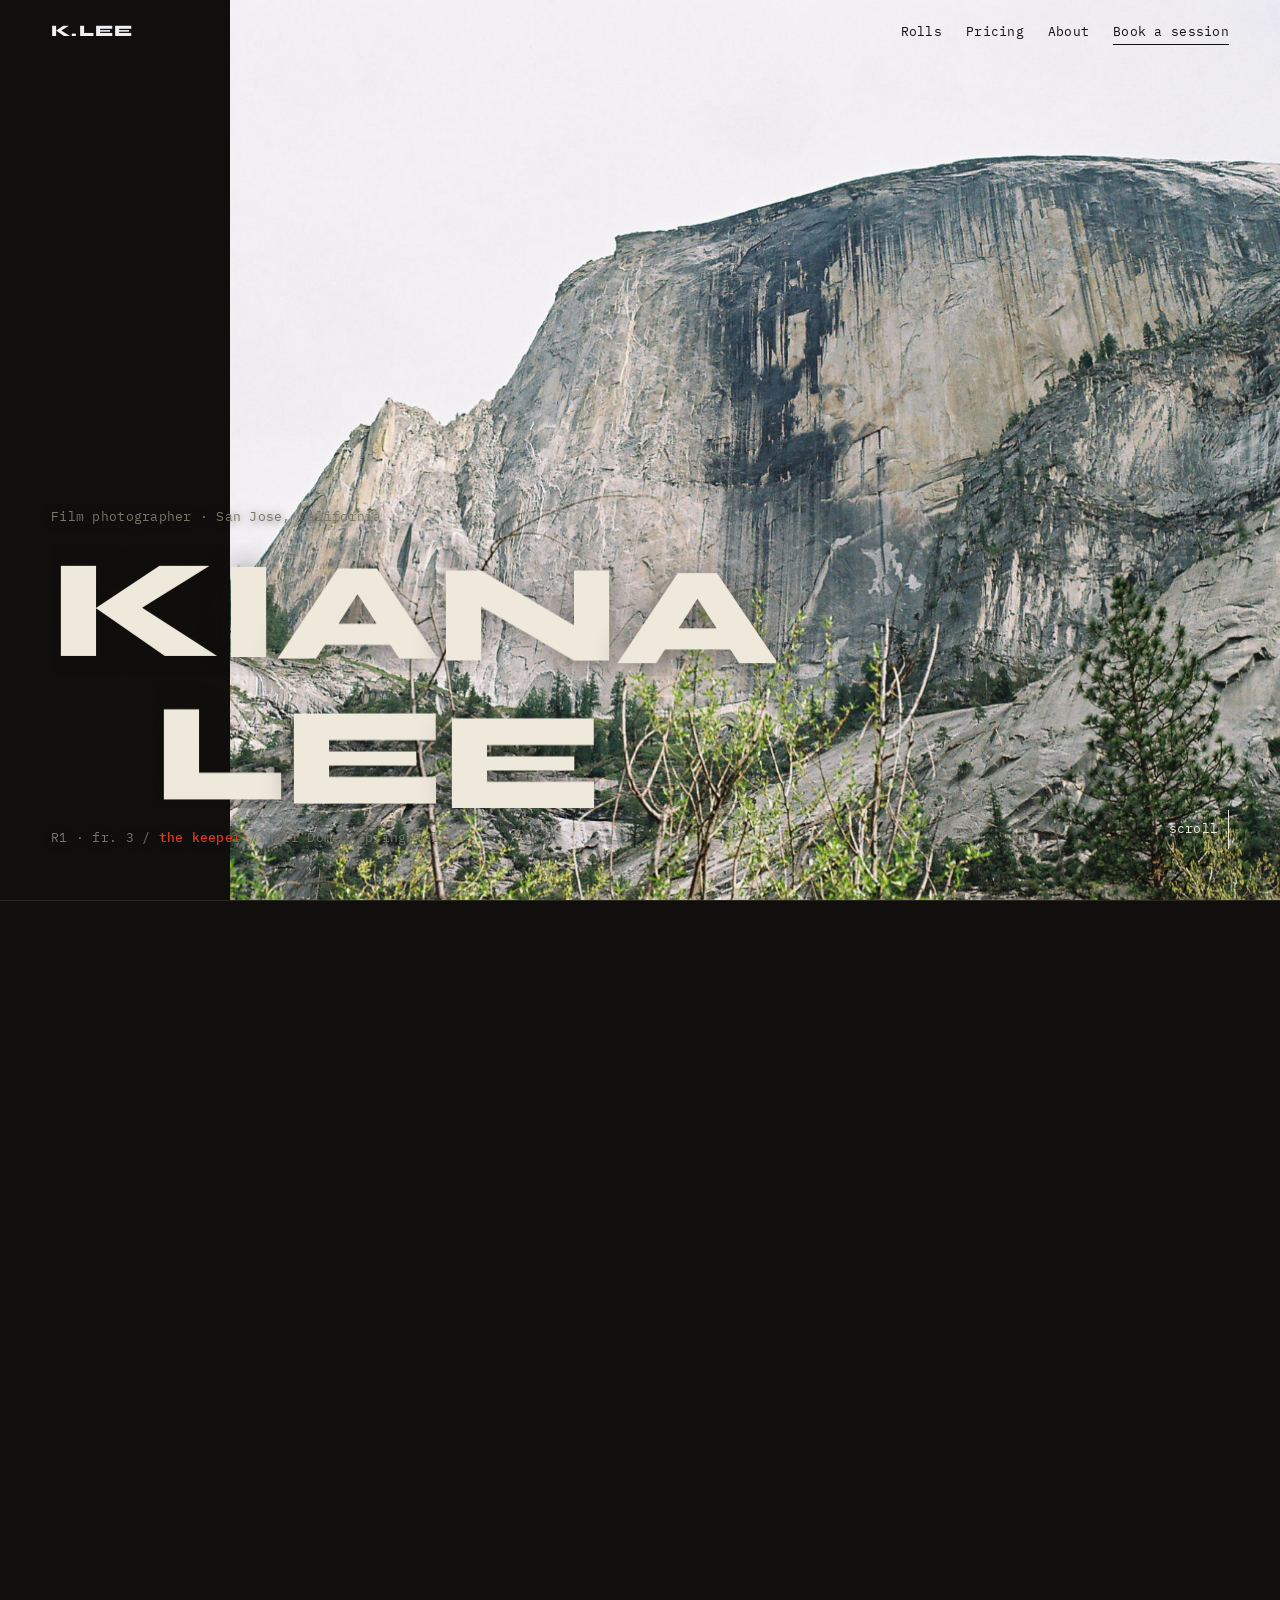
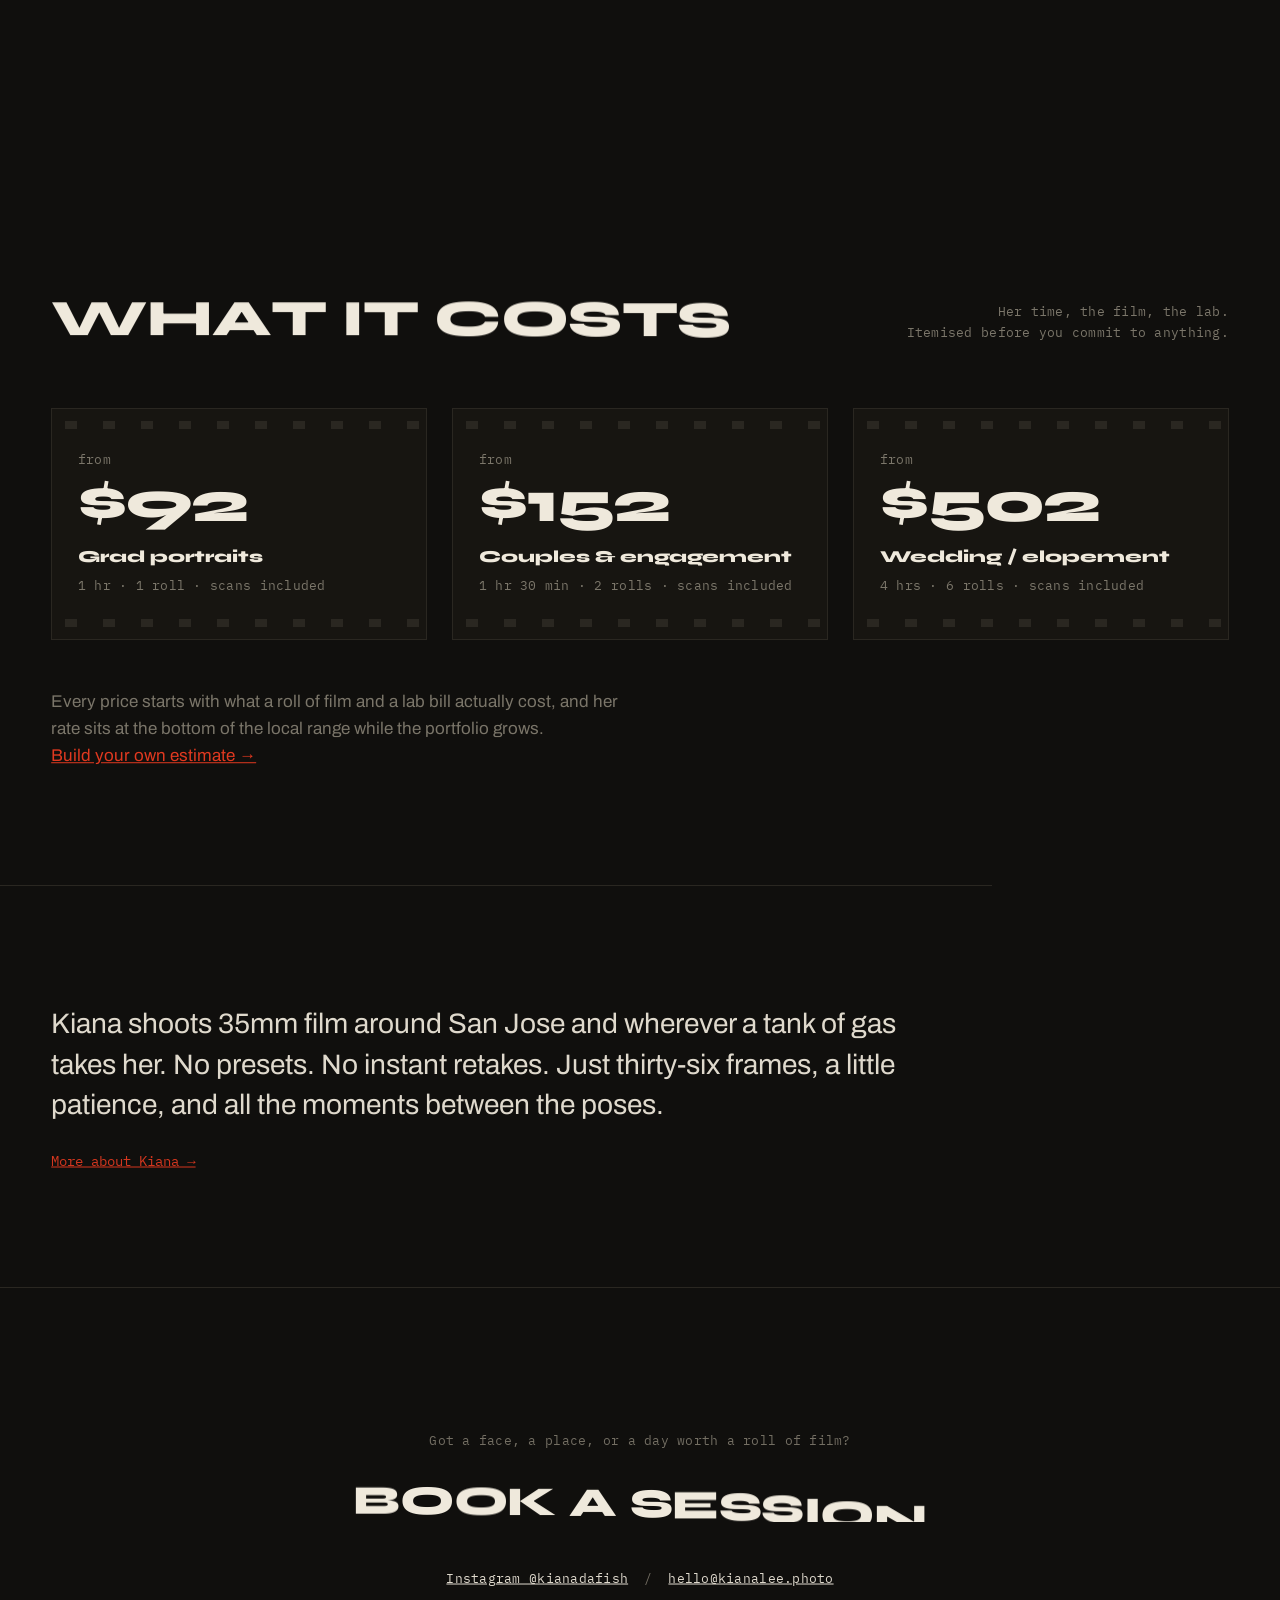
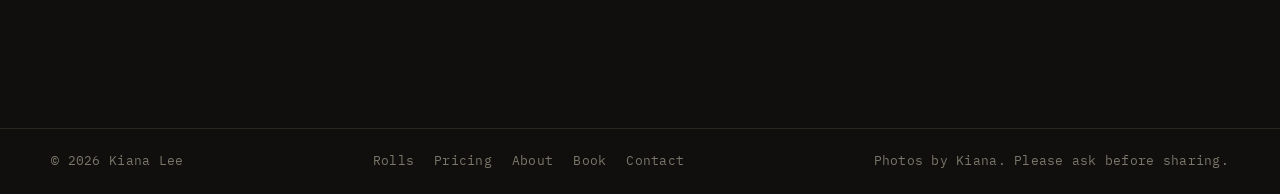
==== commit 7579febe: "Add pricing estimator, booking calendar and deposits Three things the site couldn't do: say what a s" ====
--- a/index.html
+++ b/index.html
@@ -43,8 +43,9 @@
   <button class="menu-toggle mono" type="button" aria-expanded="false" aria-controls="main-nav">Menu</button>
   <nav class="topbar-nav mono" id="main-nav" aria-label="Main">
     <a href="rolls.html">Rolls</a>
+    <a href="pricing.html">Pricing</a>
     <a href="about.html">About</a>
-    <a href="contact.html" class="topbar-book">Book a session</a>
+    <a href="booking.html" class="topbar-book">Book a session</a>
   </nav>
 </header>
 
@@ -116,6 +117,20 @@
     </div>
   </section>
 
+  <!-- ============ WHAT IT COSTS ============ -->
+  <section class="home-section">
+    <div class="section-head">
+      <h2 class="section-title split" data-split>WHAT IT COSTS</h2>
+      <p class="section-note mono">Her time, the film, the lab.<br>Itemised before you commit to anything.</p>
+    </div>
+    <div class="teaser-prices" id="price-teaser"></div>
+    <p class="teaser-price-note reveal">
+      Every price starts with what a roll of film and a lab bill actually cost,
+      and her rate sits at the bottom of the local range while the portfolio grows.
+      <a href="pricing.html" data-cursor="go">Build your own estimate &rarr;</a>
+    </p>
+  </section>
+
   <!-- ============ ABOUT TEASER ============ -->
   <section class="teaser">
     <p class="reveal">
@@ -129,7 +144,7 @@
   <!-- ============ CONTACT CTA ============ -->
   <section class="contact" id="contact">
     <p class="contact-eyebrow mono reveal">Got a face, a place, or a day worth a roll of film?</p>
-    <a class="contact-email" href="contact.html" data-cursor="hi">
+    <a class="contact-email" href="booking.html" data-cursor="hi">
       <span class="contact-email-text split" data-split>BOOK A SESSION</span>
       <svg class="contact-underline" viewBox="0 0 600 24" fill="none" aria-hidden="true" preserveAspectRatio="none">
         <path class="marker-path marker-path-idle" d="M4 14 C 120 6, 300 20, 596 10" />
@@ -146,8 +161,10 @@
     <span>&copy; 2026 Kiana Lee</span>
     <nav class="footer-nav" aria-label="Footer">
       <a href="rolls.html">Rolls</a>
+      <a href="pricing.html">Pricing</a>
       <a href="about.html">About</a>
-      <a href="contact.html">Book</a>
+      <a href="booking.html">Book</a>
+      <a href="contact.html">Contact</a>
     </nav>
     <span>Photos by Kiana. Please ask before sharing.</span>
   </footer>
@@ -157,6 +174,7 @@
 <script src="vendor/gsap.min.js"></script>
 <script src="vendor/ScrollTrigger.min.js"></script>
 <script src="vendor/lenis.min.js"></script>
+<script src="assets/data/pricing.js"></script>
 <script src="main.js"></script>
 </body>
 </html>
--- a/styles.css
+++ b/styles.css
@@ -65,6 +65,7 @@
   --ink: #EFE9DC;
   --muted: #7B766A;
   --marker: #E23A21;
+  --gold: #D9A441; /* the last ninety minutes of light */
   --hairline: #2A2721;
 
   --font-display: "Syne", sans-serif;
@@ -847,6 +848,7 @@
   .nav-menu-open .topbar-nav a { opacity: 1; transform: translateY(0); }
   .nav-menu-open .topbar-nav a:nth-child(2) { transition-delay: 0.06s; }
   .nav-menu-open .topbar-nav a:nth-child(3) { transition-delay: 0.12s; }
+  .nav-menu-open .topbar-nav a:nth-child(4) { transition-delay: 0.18s; }
   .topbar-nav a[aria-current="page"] { color: var(--marker); }
 
   .work-grid { grid-template-columns: 1fr; gap: 2.5rem; }
@@ -983,6 +985,93 @@
 }
 
 .home-section .section-head { padding: 0 var(--pad); }
+
+/* ---------------- price teaser (home) ---------------- */
+
+.teaser-prices {
+  display: grid;
+  grid-template-columns: repeat(3, 1fr);
+  gap: clamp(1rem, 2vw, 2rem);
+  padding: 0 var(--pad);
+}
+
+.price-frame {
+  position: relative;
+  display: grid;
+  gap: 0.2rem;
+  align-content: start;
+  padding: 2.6rem 1.6rem;
+  border: 1px solid var(--hairline);
+  background: var(--bg-lift);
+  text-decoration: none;
+  transition: border-color 0.25s ease, transform 0.35s cubic-bezier(0.2, 0.7, 0.2, 1);
+}
+
+/* sprocket holes top and bottom: it's a frame, not a card */
+.price-frame::before,
+.price-frame::after {
+  content: "";
+  position: absolute;
+  left: 0;
+  right: 0;
+  height: 8px;
+  background-image: repeating-linear-gradient(
+    to right,
+    transparent 0 13px,
+    var(--hairline) 13px 25px,
+    transparent 25px 38px
+  );
+  background-size: 38px 8px;
+  background-repeat: repeat-x;
+  transition: background-image 0.25s ease;
+}
+
+.price-frame::before { top: 12px; }
+.price-frame::after { bottom: 12px; }
+
+.price-frame:hover,
+.price-frame:focus-visible { border-color: var(--marker); transform: translateY(-4px); }
+
+.price-frame:hover::before,
+.price-frame:hover::after {
+  background-image: repeating-linear-gradient(
+    to right,
+    transparent 0 13px,
+    rgba(226, 58, 33, 0.7) 13px 25px,
+    transparent 25px 38px
+  );
+}
+
+.price-from { color: var(--muted); }
+
+.price-num {
+  font-family: var(--font-display);
+  font-weight: 800;
+  font-size: clamp(2.4rem, 5vw, 3.6rem);
+  line-height: 1;
+  letter-spacing: -0.02em;
+}
+
+.price-name {
+  font-family: var(--font-display);
+  font-weight: 800;
+  font-size: 1.05rem;
+  margin-top: 0.55rem;
+}
+
+.price-meta { color: var(--muted); margin-top: 0.15rem; }
+
+.teaser-price-note {
+  max-width: 58ch;
+  margin: clamp(2rem, 4vw, 3rem) var(--pad) 0;
+  color: var(--muted);
+}
+
+.teaser-price-note a { color: var(--marker); white-space: nowrap; }
+
+@media (max-width: 900px) {
+  .teaser-prices { grid-template-columns: 1fr; }
+}
 
 /* about teaser on home */
 .teaser {
@@ -1137,7 +1226,944 @@
 
 .book-aside p { color: var(--muted); max-width: 40ch; }
 
+.book-aside p a,
+.page-note a { color: var(--marker); }
+
 .book-aside .mono a { color: var(--ink); }
+
+/* ============================================================
+   THE ESTIMATOR (pricing.html)
+   Controls on the dark side, and the running total printed on a
+   warm paper slip — the one lit thing in the darkroom.
+   ============================================================ */
+
+.est {
+  display: grid;
+  grid-template-columns: minmax(0, 1fr) minmax(0, 23rem);
+  gap: clamp(2.5rem, 5vw, 5rem);
+  padding: 0 var(--pad) clamp(4rem, 9vw, 7rem);
+  align-items: start;
+}
+
+.est-config { min-width: 0; }
+
+.est-block {
+  border: 0;
+  border-top: 1px solid var(--hairline);
+  padding: clamp(2rem, 4vw, 3rem) 0;
+  min-width: 0;
+}
+
+.est-block:first-child { border-top: 0; padding-top: 0; }
+
+.est-legend {
+  margin-bottom: 1.5rem;
+  font-weight: 400;
+  color: var(--ink);
+  letter-spacing: 0.04em;
+  text-transform: uppercase;
+}
+
+.est-no {
+  color: var(--marker);
+  margin-right: 0.9rem;
+  letter-spacing: 0.02em;
+}
+
+.est-hint {
+  color: var(--muted);
+  margin-top: 1rem;
+  max-width: 46ch;
+}
+
+.est-hint[hidden] { display: none; }
+
+/* visually hidden inputs — the label is the control */
+.vis-hidden {
+  position: absolute;
+  width: 1px;
+  height: 1px;
+  overflow: hidden;
+  clip-path: inset(50%);
+  white-space: nowrap;
+}
+
+.type-card:has(:focus-visible),
+.stock:has(:focus-visible),
+.mark-row:has(:focus-visible),
+.pill:has(:focus-visible),
+.day:has(:focus-visible),
+.slot:has(:focus-visible) {
+  outline: 2px solid var(--marker);
+  outline-offset: 3px;
+}
+
+/* ---------------- 01 · session type ---------------- */
+
+.type-grid {
+  display: grid;
+  grid-template-columns: repeat(auto-fill, minmax(15.5rem, 1fr));
+  gap: 0.6rem;
+}
+
+.type-card {
+  position: relative;
+  display: grid;
+  gap: 0.3rem;
+  align-content: start;
+  padding: 1.15rem 1.2rem 1.2rem;
+  border: 1px solid var(--hairline);
+  background: var(--bg-lift);
+  cursor: pointer;
+  transition: border-color 0.25s ease, background 0.25s ease, transform 0.35s cubic-bezier(0.2, 0.7, 0.2, 1);
+}
+
+.type-card:hover { border-color: rgba(226, 58, 33, 0.45); transform: translateY(-3px); }
+
+.type-card:hover .marks { opacity: 1; }
+
+.type-card.is-on {
+  border-color: var(--marker);
+  background: rgba(226, 58, 33, 0.07);
+}
+
+/* the folded corner of a chosen frame */
+.type-card.is-on::after {
+  content: "";
+  position: absolute;
+  top: 0;
+  right: 0;
+  border-style: solid;
+  border-width: 0 17px 17px 0;
+  border-color: transparent var(--marker) transparent transparent;
+}
+
+.type-name {
+  font-family: var(--font-display);
+  font-weight: 800;
+  font-size: 1.05rem;
+  letter-spacing: -0.01em;
+}
+
+.type-blurb { color: var(--muted); font-size: 0.92rem; line-height: 1.45; }
+
+.type-meta { color: var(--marker); margin-top: 0.4rem; }
+
+/* ---------------- 02 · the hours dial ---------------- */
+
+.dial { display: grid; gap: 0.9rem; }
+
+.dial-read {
+  font-family: var(--font-display);
+  font-weight: 800;
+  font-size: clamp(2.2rem, 5.5vw, 3.6rem);
+  line-height: 1;
+  letter-spacing: -0.02em;
+}
+
+.dial-range {
+  appearance: none;
+  -webkit-appearance: none;
+  width: 100%;
+  height: 24px;
+  background: none;
+  cursor: pointer;
+}
+
+.dial-range::-webkit-slider-runnable-track {
+  height: 2px;
+  background: linear-gradient(to right, var(--marker) var(--fill, 0%), var(--hairline) var(--fill, 0%));
+}
+
+.dial-range::-webkit-slider-thumb {
+  -webkit-appearance: none;
+  width: 13px;
+  height: 22px;
+  margin-top: -10px;
+  border: 0;
+  border-radius: 1px;
+  background: linear-gradient(var(--marker), var(--marker)) center / 2px 100% no-repeat, var(--ink);
+}
+
+.dial-range::-moz-range-track { height: 2px; background: var(--hairline); }
+.dial-range::-moz-range-progress { height: 2px; background: var(--marker); }
+.dial-range::-moz-range-thumb {
+  width: 13px;
+  height: 22px;
+  border: 0;
+  border-radius: 1px;
+  background: linear-gradient(var(--marker), var(--marker)) center / 2px 100% no-repeat, var(--ink);
+}
+
+.dial-scale { position: relative; height: 1.7rem; }
+
+.tick {
+  position: absolute;
+  top: 0;
+  width: 1px;
+  height: 5px;
+  background: var(--hairline);
+  transform: translateX(-0.5px);
+}
+
+.tick--major { height: 9px; background: var(--muted); }
+
+.tick--major::after {
+  content: attr(data-label);
+  position: absolute;
+  top: 12px;
+  left: 50%;
+  transform: translateX(-50%);
+  font-family: var(--font-mono);
+  font-size: 0.66rem;
+  color: var(--muted);
+}
+
+/* ---------------- 03 · rolls & stock ---------------- */
+
+.rolls { display: flex; align-items: center; gap: 1rem 1.6rem; flex-wrap: wrap; }
+
+.stepper {
+  display: inline-flex;
+  align-items: center;
+  border: 1px solid var(--hairline);
+  flex: none;
+}
+
+.stepper-btn {
+  width: 2.7rem;
+  height: 2.7rem;
+  background: none;
+  border: 0;
+  color: var(--ink);
+  font-size: 1.1rem;
+  line-height: 1;
+  cursor: pointer;
+  transition: background 0.2s ease, color 0.2s ease;
+}
+
+.stepper-btn:hover { background: var(--marker); color: var(--bg); }
+
+.stepper-val {
+  min-width: 3rem;
+  text-align: center;
+  font-family: var(--font-mono);
+  font-weight: 500;
+  font-size: 1.05rem;
+  font-variant-numeric: tabular-nums;
+}
+
+.stepper--sm .stepper-btn { width: 2.1rem; height: 2.1rem; font-size: 0.95rem; }
+.stepper-val--sm { min-width: 2.4rem; font-size: 0.9rem; }
+
+.canisters { display: flex; gap: 0.35rem; flex-wrap: wrap; }
+
+.canister {
+  width: 15px;
+  height: 23px;
+  fill: none;
+  stroke: var(--marker);
+  stroke-width: 1.3;
+  stroke-linecap: round;
+}
+
+.stock-list { display: grid; gap: 0.45rem; margin-top: 1.7rem; }
+
+.stock {
+  display: grid;
+  grid-template-columns: auto minmax(0, 1fr) auto;
+  align-items: center;
+  gap: 0.9rem;
+  padding: 0.8rem 1.05rem;
+  border: 1px solid var(--hairline);
+  background: var(--bg-lift);
+  cursor: pointer;
+  transition: border-color 0.25s ease, background 0.25s ease;
+}
+
+.stock:hover { border-color: rgba(226, 58, 33, 0.45); }
+.stock.is-on { border-color: var(--marker); background: rgba(226, 58, 33, 0.07); }
+
+.stock-dot {
+  width: 10px;
+  height: 10px;
+  border: 1px solid var(--muted);
+  border-radius: 50%;
+  flex: none;
+  transition: background 0.2s ease, border-color 0.2s ease, box-shadow 0.2s ease;
+}
+
+.stock.is-on .stock-dot {
+  background: var(--marker);
+  border-color: var(--marker);
+  box-shadow: 0 0 0 3px rgba(226, 58, 33, 0.2);
+}
+
+.stock-name { display: block; }
+.stock-blurb { display: block; color: var(--muted); font-size: 0.88rem; line-height: 1.4; }
+.stock-price { color: var(--muted); white-space: nowrap; }
+.stock.is-on .stock-price { color: var(--marker); }
+
+/* ---------------- 04 · what you get back ---------------- */
+
+.included {
+  list-style: none;
+  display: grid;
+  gap: 0.35rem;
+  margin-bottom: 1.9rem;
+  color: var(--muted);
+}
+
+.included li { position: relative; padding-left: 1.4rem; }
+
+.included li::before {
+  content: "\2713";
+  position: absolute;
+  left: 0;
+  color: var(--marker);
+}
+
+.marks-list { display: grid; gap: 0.45rem; }
+
+.mark-row {
+  display: grid;
+  grid-template-columns: auto minmax(0, 1fr) auto;
+  align-items: center;
+  gap: 1rem;
+  padding: 0.85rem 1.05rem;
+  border: 1px solid var(--hairline);
+  cursor: pointer;
+  transition: border-color 0.25s ease, background 0.25s ease;
+}
+
+.mark-row:hover { border-color: rgba(226, 58, 33, 0.45); }
+.mark-row.is-on { border-color: var(--marker); background: rgba(226, 58, 33, 0.06); }
+
+/* a china-marker X, drawn on when you pick it */
+.mark-box {
+  width: 26px;
+  height: 26px;
+  border: 1px solid var(--muted);
+  display: grid;
+  place-items: center;
+  flex: none;
+  transition: border-color 0.25s ease;
+}
+
+.mark-row.is-on .mark-box { border-color: var(--marker); }
+
+.mark-box svg { width: 100%; height: 100%; display: block; }
+
+.mark-box path {
+  fill: none;
+  stroke: var(--marker);
+  stroke-width: 2.6;
+  stroke-linecap: round;
+  stroke-dasharray: 24;
+  stroke-dashoffset: 24;
+  transition: stroke-dashoffset 0.3s ease;
+}
+
+.mark-row.is-on .mark-box path { stroke-dashoffset: 0; }
+.mark-row.is-on .mark-box path + path { transition-delay: 0.1s; }
+
+.mark-name { display: block; }
+.mark-blurb { display: block; color: var(--muted); font-size: 0.88rem; line-height: 1.4; }
+.mark-price { color: var(--marker); white-space: nowrap; font-size: 0.78rem; }
+
+.print-list {
+  display: grid;
+  gap: 0.2rem;
+  margin-top: 1.5rem;
+  padding-top: 1.5rem;
+  border-top: 1px solid var(--hairline);
+}
+
+.print-row {
+  display: grid;
+  grid-template-columns: minmax(0, 1fr) auto;
+  align-items: center;
+  gap: 1rem;
+  padding: 0.5rem 0;
+}
+
+.print-row.is-on .mark-name { color: var(--marker); }
+
+/* ---------------- 05 · travel ---------------- */
+
+.pills { display: flex; flex-wrap: wrap; gap: 0.45rem; }
+
+.pill {
+  display: inline-flex;
+  align-items: baseline;
+  gap: 0.7rem;
+  padding: 0.7rem 1.1rem;
+  border: 1px solid var(--hairline);
+  background: var(--bg-lift);
+  cursor: pointer;
+  transition: border-color 0.25s ease, background 0.25s ease;
+}
+
+.pill:hover { border-color: rgba(226, 58, 33, 0.45); }
+.pill.is-on { border-color: var(--marker); background: rgba(226, 58, 33, 0.08); }
+
+.pill-price { color: var(--muted); }
+.pill.is-on .pill-price { color: var(--marker); }
+
+/* ---------------- the slip ---------------- */
+
+.est-slip-wrap {
+  position: sticky;
+  top: 5.25rem;
+  filter: drop-shadow(0 26px 42px rgba(0, 0, 0, 0.55));
+}
+
+.slip {
+  position: relative;
+  background: #F1EADB;
+  background-image: repeating-linear-gradient(0deg, rgba(26, 23, 18, 0.016) 0 1px, transparent 1px 3px);
+  color: #1A1712;
+  font-family: var(--font-mono);
+  font-size: 0.78rem;
+  line-height: 1.55;
+  padding: 1.9rem 1.45rem 1.7rem;
+  transform: rotate(-0.5deg);
+  /* torn-off at both ends, like it came out of a docket book */
+  -webkit-mask:
+    radial-gradient(9px at 50% 0, #0000 97%, #000) 0 0 / 26px 51% repeat-x,
+    radial-gradient(9px at 50% 100%, #0000 97%, #000) 0 100% / 26px 51% repeat-x;
+  mask:
+    radial-gradient(9px at 50% 0, #0000 97%, #000) 0 0 / 26px 51% repeat-x,
+    radial-gradient(9px at 50% 100%, #0000 97%, #000) 0 100% / 26px 51% repeat-x;
+}
+
+.slip-head { text-align: center; }
+
+.slip-brand {
+  font-family: var(--font-display);
+  font-weight: 800;
+  font-size: 1.05rem;
+  letter-spacing: 0.14em;
+}
+
+.slip-sub { font-size: 0.63rem; letter-spacing: 0.18em; color: #6B6355; margin-top: 0.15rem; }
+
+.slip-meta {
+  display: flex;
+  justify-content: space-between;
+  gap: 0.75rem;
+  margin-top: 1.1rem;
+  font-size: 0.64rem;
+  letter-spacing: 0.08em;
+  color: #6B6355;
+}
+
+.slip-rule { border-top: 1px dashed #BCB29C; margin: 0.85rem 0; }
+
+/* A long docket scrolls its own line items rather than pushing the total
+   off the bottom of a sticky slip. The gradients are the old scroll-shadow
+   trick: the two `local` layers move with the content and uncover the two
+   `scroll` ones, so a shadow shows up only when there's more to read. */
+.slip-body {
+  min-height: 3.5rem;
+  max-height: max(12rem, calc(100svh - 25rem));
+  overflow-y: auto;
+  overscroll-behavior: contain;
+  scrollbar-width: thin;
+  scrollbar-color: #C7BCA6 transparent;
+  background:
+    linear-gradient(#F1EADB 40%, rgba(241, 234, 219, 0)) center top,
+    linear-gradient(rgba(241, 234, 219, 0), #F1EADB 60%) center bottom,
+    radial-gradient(farthest-side at 50% 0, rgba(26, 23, 18, 0.22), rgba(26, 23, 18, 0)) center top,
+    radial-gradient(farthest-side at 50% 100%, rgba(26, 23, 18, 0.22), rgba(26, 23, 18, 0)) center bottom;
+  background-repeat: no-repeat;
+  background-size: 100% 30px, 100% 30px, 100% 10px, 100% 10px;
+  background-attachment: local, local, scroll, scroll;
+}
+
+.slip-row + .slip-row { margin-top: 0.7rem; }
+
+.slip-line { display: flex; justify-content: space-between; gap: 0.75rem; align-items: baseline; }
+
+.slip-amount { font-variant-numeric: tabular-nums; white-space: nowrap; }
+
+.slip-detail { color: #6B6355; font-size: 0.68rem; }
+
+.slip-empty { color: #6B6355; }
+
+.slip-total {
+  display: flex;
+  justify-content: space-between;
+  align-items: baseline;
+  gap: 0.75rem;
+  font-family: var(--font-display);
+  font-weight: 800;
+  font-size: 1.2rem;
+  letter-spacing: -0.01em;
+}
+
+.slip-total span:last-child { font-variant-numeric: tabular-nums; }
+
+.slip-deposit {
+  display: flex;
+  justify-content: space-between;
+  gap: 0.75rem;
+  margin-top: 0.5rem;
+  font-size: 0.72rem;
+  color: #6B6355;
+}
+
+.slip-quote {
+  margin-top: 0.9rem;
+  padding: 0.6rem 0.7rem;
+  background: rgba(226, 58, 33, 0.1);
+  border-left: 2px solid var(--marker);
+  font-size: 0.68rem;
+  line-height: 1.5;
+  color: #3A342A;
+}
+
+.slip-quote[hidden] { display: none; }
+
+.slip-cta {
+  display: block;
+  margin-top: 1.35rem;
+  padding: 0.95rem 1rem;
+  background: #1A1712;
+  color: #F1EADB;
+  text-align: center;
+  text-decoration: none;
+  font-size: 0.71rem;
+  letter-spacing: 0.08em;
+  transition: background 0.25s ease;
+}
+
+.slip-cta:hover { background: var(--marker); }
+
+.slip-fine {
+  margin-top: 0.9rem;
+  font-size: 0.63rem;
+  line-height: 1.5;
+  color: #8A8071;
+  text-align: center;
+}
+
+.slip-stamp {
+  position: absolute;
+  top: 1.35rem;
+  right: 0.9rem;
+  padding: 0.28rem 0.45rem;
+  border: 2px solid var(--marker);
+  border-radius: 2px;
+  color: var(--marker);
+  font-size: 0.56rem;
+  line-height: 1.15;
+  letter-spacing: 0.16em;
+  text-transform: uppercase;
+  text-align: center;
+  transform: rotate(-13deg);
+  opacity: 0.55;
+  mix-blend-mode: multiply;
+}
+
+/* mobile: the running total follows you up the page */
+.est-bar {
+  display: none;
+  position: fixed;
+  left: 0;
+  right: 0;
+  bottom: 0;
+  z-index: 60;
+  align-items: center;
+  justify-content: space-between;
+  gap: 1rem;
+  padding: 0.85rem var(--pad);
+  background: rgba(16, 15, 13, 0.95);
+  border-top: 1px solid var(--hairline);
+  backdrop-filter: blur(8px);
+  text-decoration: none;
+}
+
+.est-bar-label { color: var(--muted); }
+.est-bar-total { font-family: var(--font-display); font-weight: 800; font-size: 1.25rem; }
+.est-bar-go { color: var(--marker); }
+
+/* ============================================================
+   THE BOOKING FLOW (booking.html)
+   The calendar is a contact sheet: every day is a frame, and the
+   ones that are gone are struck through in china-marker red.
+   ============================================================ */
+
+.chips { display: flex; flex-wrap: wrap; gap: 0.45rem; }
+
+.chip {
+  display: inline-flex;
+  align-items: baseline;
+  gap: 0.65rem;
+  padding: 0.65rem 1.05rem;
+  border: 1px solid var(--hairline);
+  background: var(--bg-lift);
+  cursor: pointer;
+  transition: border-color 0.25s ease, background 0.25s ease;
+}
+
+.chip:hover { border-color: rgba(226, 58, 33, 0.45); }
+.chip.is-on { border-color: var(--marker); background: rgba(226, 58, 33, 0.08); }
+.chip-min { color: var(--muted); font-size: 0.68rem; }
+.chip.is-on .chip-min { color: var(--marker); }
+
+.chip:has(:focus-visible),
+.pay-card:has(:focus-visible) { outline: 2px solid var(--marker); outline-offset: 3px; }
+
+.dial--slim { margin-top: 2rem; }
+.dial-read--sm { font-size: clamp(1.5rem, 3.4vw, 2.2rem); }
+
+/* ---------------- the calendar ---------------- */
+
+.cal { max-width: 34rem; }
+
+.cal-head {
+  display: flex;
+  align-items: center;
+  justify-content: space-between;
+  gap: 1rem;
+  margin-bottom: 1.2rem;
+}
+
+.cal-month {
+  font-family: var(--font-display);
+  font-weight: 800;
+  font-size: clamp(1.1rem, 2.4vw, 1.6rem);
+  letter-spacing: 0.01em;
+}
+
+.cal-nav {
+  width: 2.5rem;
+  height: 2.5rem;
+  flex: none;
+  background: none;
+  border: 1px solid var(--hairline);
+  color: var(--ink);
+  cursor: pointer;
+  transition: border-color 0.2s ease, background 0.2s ease;
+}
+
+.cal-nav:hover:not(:disabled) { border-color: var(--marker); background: var(--bg-lift); }
+.cal-nav:disabled { opacity: 0.28; cursor: default; }
+
+.cal-dows,
+.cal-grid {
+  display: grid;
+  grid-template-columns: repeat(7, 1fr);
+  gap: 5px;
+}
+
+.cal-dows {
+  margin-bottom: 0.5rem;
+  color: var(--muted);
+  font-size: 0.7rem;
+  letter-spacing: 0.1em;
+}
+
+.cal-dows span { text-align: center; }
+
+.day {
+  position: relative;
+  aspect-ratio: 1;
+  display: flex;
+  flex-direction: column;
+  align-items: center;
+  justify-content: center;
+  gap: 0.1rem;
+  padding: 0;
+  background: var(--bg-lift);
+  border: 1px solid var(--hairline);
+  color: var(--ink);
+  font-family: var(--font-mono);
+  cursor: pointer;
+  transition: border-color 0.2s ease, background 0.2s ease, color 0.2s ease,
+    transform 0.3s cubic-bezier(0.2, 0.7, 0.2, 1);
+}
+
+.day-no { font-size: 0.95rem; font-variant-numeric: tabular-nums; }
+.day-tag { font-size: 0.58rem; color: var(--marker); letter-spacing: 0.04em; min-height: 0.8em; }
+
+.day.is-open:hover { border-color: var(--marker); transform: translateY(-2px); }
+
+.day.is-sel,
+.day.is-sel:hover {
+  background: var(--marker);
+  border-color: var(--marker);
+  color: var(--bg);
+  transform: none;
+}
+
+.day.is-sel .day-tag { color: rgba(16, 15, 13, 0.7); }
+
+/* struck out, the way you cross a frame off a contact sheet */
+.day.is-taken {
+  background-color: var(--bg-lift);
+  background-image: linear-gradient(
+    to top right,
+    transparent calc(50% - 0.6px),
+    rgba(226, 58, 33, 0.85) 50%,
+    transparent calc(50% + 0.6px)
+  );
+  color: var(--muted);
+  cursor: default;
+}
+
+.day.is-closed,
+.day.is-soon,
+.day.is-past {
+  background: none;
+  border-color: rgba(42, 39, 33, 0.6);
+  color: var(--muted);
+  opacity: 0.45;
+  cursor: default;
+}
+
+.day--blank { background: none; border: 0; cursor: default; }
+
+.cal-key {
+  display: flex;
+  gap: 1.3rem;
+  flex-wrap: wrap;
+  list-style: none;
+  margin-top: 1.1rem;
+  color: var(--muted);
+}
+
+.cal-key li { display: flex; align-items: center; gap: 0.5rem; }
+
+.key-swatch {
+  width: 14px;
+  height: 14px;
+  flex: none;
+  display: inline-block;
+  background: var(--bg-lift);
+  border: 1px solid var(--hairline);
+}
+
+.key-open { border-color: var(--marker); }
+
+.key-taken {
+  background-image: linear-gradient(
+    to top right,
+    transparent calc(50% - 0.6px),
+    rgba(226, 58, 33, 0.85) 50%,
+    transparent calc(50% + 0.6px)
+  );
+}
+
+.key-closed { background: none; opacity: 0.45; }
+
+/* ---------------- start times ---------------- */
+
+.est-block.is-waiting .slots { display: none; }
+
+.wait-note { color: var(--muted); }
+.wait-note[hidden] { display: none; }
+
+.slots { display: flex; flex-wrap: wrap; gap: 0.45rem; }
+
+.slot {
+  position: relative;
+  display: flex;
+  flex-direction: column;
+  align-items: flex-start;
+  gap: 0.05rem;
+  min-width: 7rem;
+  padding: 0.65rem 0.95rem;
+  background: var(--bg-lift);
+  border: 1px solid var(--hairline);
+  color: var(--ink);
+  cursor: pointer;
+  transition: border-color 0.2s ease, background 0.2s ease, color 0.2s ease,
+    transform 0.3s cubic-bezier(0.2, 0.7, 0.2, 1);
+}
+
+.slot:hover { border-color: var(--marker); transform: translateY(-2px); }
+
+.slot-time { font-family: var(--font-mono); font-size: 0.95rem; }
+.slot-till { color: var(--muted); font-size: 0.66rem; }
+
+.slot.is-golden { border-color: rgba(217, 164, 65, 0.42); }
+
+.slot.is-golden::after {
+  content: "\2605";
+  position: absolute;
+  top: 0.3rem;
+  right: 0.45rem;
+  color: var(--gold);
+  font-size: 0.6rem;
+}
+
+.slot.is-sel,
+.slot.is-sel:hover {
+  background: var(--marker);
+  border-color: var(--marker);
+  color: var(--bg);
+  transform: none;
+}
+
+.slot.is-sel .slot-till { color: rgba(16, 15, 13, 0.72); }
+.slot.is-sel::after { color: var(--bg); }
+
+/* ---------------- you ---------------- */
+
+.field-row { display: grid; grid-template-columns: 1fr 1fr; gap: 1.4rem; }
+
+.opt { text-transform: none; opacity: 0.7; }
+
+/* ---------------- the deposit ---------------- */
+
+.pay-lede { max-width: 54ch; color: var(--muted); margin-bottom: 1.5rem; }
+.pay-lede strong { color: var(--ink); font-weight: 500; }
+
+.pay-grid {
+  display: grid;
+  grid-template-columns: repeat(auto-fit, minmax(13rem, 1fr));
+  gap: 0.6rem;
+  margin-bottom: 1.9rem;
+}
+
+.pay-card {
+  display: grid;
+  gap: 0.35rem;
+  align-content: start;
+  padding: 1.05rem 1.15rem;
+  border: 1px solid var(--hairline);
+  background: var(--bg-lift);
+  cursor: pointer;
+  transition: border-color 0.25s ease, background 0.25s ease;
+}
+
+.pay-card:hover { border-color: rgba(226, 58, 33, 0.45); }
+.pay-card.is-on { border-color: var(--marker); background: rgba(226, 58, 33, 0.07); }
+
+.pay-name { font-family: var(--font-display); font-weight: 800; font-size: 1.05rem; }
+.pay-blurb { color: var(--muted); font-size: 0.88rem; line-height: 1.45; }
+
+.book-submit.is-idle { border-color: var(--hairline); color: var(--muted); }
+.book-submit.is-idle:hover { background: var(--bg-lift); color: var(--ink); }
+.book-submit:disabled { opacity: 0.5; cursor: default; }
+
+.form-note.is-bad { color: var(--marker); }
+
+/* ---------------- sent ---------------- */
+
+.done { padding: clamp(1rem, 3vw, 2rem) 0 clamp(2rem, 4vw, 3rem); }
+
+.done-eyebrow { color: var(--marker); }
+
+.done-when {
+  font-family: var(--font-display);
+  font-weight: 800;
+  font-size: clamp(1.7rem, 4.2vw, 2.8rem);
+  line-height: 1.05;
+  letter-spacing: -0.01em;
+  margin: 0.7rem 0 1.1rem;
+}
+
+.done-copy { max-width: 54ch; color: var(--muted); }
+
+.pay-actions {
+  display: flex;
+  flex-wrap: wrap;
+  align-items: center;
+  gap: 0.85rem;
+  margin-top: 2.2rem;
+}
+
+.pay-btn {
+  display: inline-block;
+  padding: 1rem 2.1rem;
+  background: var(--marker);
+  color: var(--bg);
+  text-decoration: none;
+  font-family: var(--font-mono);
+  font-size: 0.8rem;
+  letter-spacing: 0.08em;
+  transition: filter 0.2s ease;
+}
+
+.pay-btn:hover { filter: brightness(1.14); }
+
+.pay-btn--ghost {
+  background: none;
+  color: var(--ink);
+  border: 1px solid var(--hairline);
+  letter-spacing: 0.02em;
+}
+
+.pay-btn--ghost:hover { border-color: var(--marker); filter: none; }
+
+.pay-pending { color: var(--muted); max-width: 46ch; flex: 1 1 20rem; }
+
+.done-fine { margin-top: 1.7rem; color: var(--muted); }
+
+/* ---------------- the booking slip ---------------- */
+
+.slip-when { display: grid; gap: 0.3rem; }
+
+.slip-when-row { display: flex; justify-content: space-between; gap: 0.75rem; font-size: 0.7rem; }
+.slip-when-row span:first-child { color: #6B6355; letter-spacing: 0.1em; flex: none; }
+.slip-when-row span:last-child { text-align: right; }
+.slip-when-row.is-empty span:last-child { color: #A79D8B; }
+
+.slip-cta--ghost { background: none; color: #1A1712; border: 1px solid #C4B9A3; }
+.slip-cta--ghost:hover { background: #1A1712; color: #F1EADB; border-color: #1A1712; }
+
+@media (max-width: 700px) {
+  .field-row { grid-template-columns: 1fr; gap: 1.4rem; }
+  .cal-dows, .cal-grid { gap: 4px; }
+  .day-tag { display: none; }
+  .slot { flex: 1 1 7rem; }
+}
+
+/* ---------------- where the money goes ---------------- */
+
+.ledger {
+  padding: clamp(4rem, 9vw, 7rem) var(--pad);
+  border-top: 1px solid var(--hairline);
+}
+
+.ledger-table { border-top: 1px solid var(--hairline); max-width: 64rem; }
+
+.ledger-row {
+  display: grid;
+  grid-template-columns: minmax(0, 1fr) 7rem minmax(0, 15rem);
+  gap: 1rem;
+  align-items: baseline;
+  padding: 0.85rem 0.25rem;
+  border-bottom: 1px solid var(--hairline);
+}
+
+.ledger-cell--1 { color: var(--marker); text-align: right; font-variant-numeric: tabular-nums; }
+.ledger-cell--2 { color: var(--muted); }
+
+.ledger-note { margin-top: 2.25rem; max-width: 56ch; color: var(--muted); }
+
+@media (max-width: 1040px) {
+  .est { grid-template-columns: 1fr; }
+
+  .est-slip-wrap { position: static; max-width: 26rem; margin: 0 auto; }
+
+  /* nothing is pinned down here, so let the whole slip print out */
+  .slip-body { max-height: none; overflow: visible; }
+
+  .est-bar { display: flex; }
+
+  main:has(.est-bar) .footer { padding-bottom: 5rem; }
+}
+
+@media (max-width: 560px) {
+  .type-grid { grid-template-columns: 1fr; }
+
+  .ledger-row { grid-template-columns: minmax(0, 1fr) auto; }
+  .ledger-cell--2 { grid-column: 1 / -1; font-size: 0.72rem; }
+}
 
 /* footer page links */
 .footer-nav { display: flex; gap: 1.25rem; }
@@ -1156,6 +2182,58 @@
   .book { grid-template-columns: 1fr; }
 
   .sheet { grid-template-columns: repeat(auto-fill, minmax(130px, 1fr)); }
+}
+
+/* ============================================================
+   PRINT
+   Someone will want the slip on paper — it already looks like a
+   docket, so let it be one. Everything else gets out of the way.
+   ============================================================ */
+
+@media print {
+  .preloader, .wipe, .grain, .cursor-dot, .cursor-ring,
+  .topbar, .est-bar, .marquee, .hero-scrollcue,
+  .slip-cta, .contact, .footer, .cal-nav { display: none !important; }
+
+  html, body { background: #fff; color: #000; }
+
+  /* undo the scroll choreography: nothing has been scrolled past on
+     paper, so anything still parked off-stage would print blank */
+  .reveal, .intro-fade, .shot, .cell, .roll-card, .sheet-cell {
+    visibility: visible !important;
+    opacity: 1 !important;
+    transform: none !important;
+  }
+
+  .split .word { overflow: visible; }
+  .split .ch { transform: none !important; }
+
+  .page-head { padding: 0 0 1.5rem; }
+  .page-title { font-size: 2.5rem; color: #000; }
+  .page-eyebrow, .page-note, .est-hint, .section-note { color: #444; }
+
+  .est { display: block; padding: 0; }
+  .est-config { display: none; }
+
+  .est-slip-wrap { position: static; filter: none; max-width: 22rem; margin: 0; }
+
+  .slip {
+    transform: none;
+    box-shadow: none;
+    border: 1px solid #bbb;
+    -webkit-mask: none;
+    mask: none;
+    break-inside: avoid;
+  }
+
+  .slip-body { max-height: none; overflow: visible; background: none; }
+
+  .ledger { border: 0; padding: 2rem 0 0; break-before: page; }
+  .ledger-table, .ledger-row { border-color: #ccc; }
+  .ledger-cell--1 { color: #000; }
+  .ledger-cell--2, .ledger-note { color: #444; }
+
+  a[href]::after { content: ""; }
 }
 
 /* ---------------- reduced motion ---------------- */
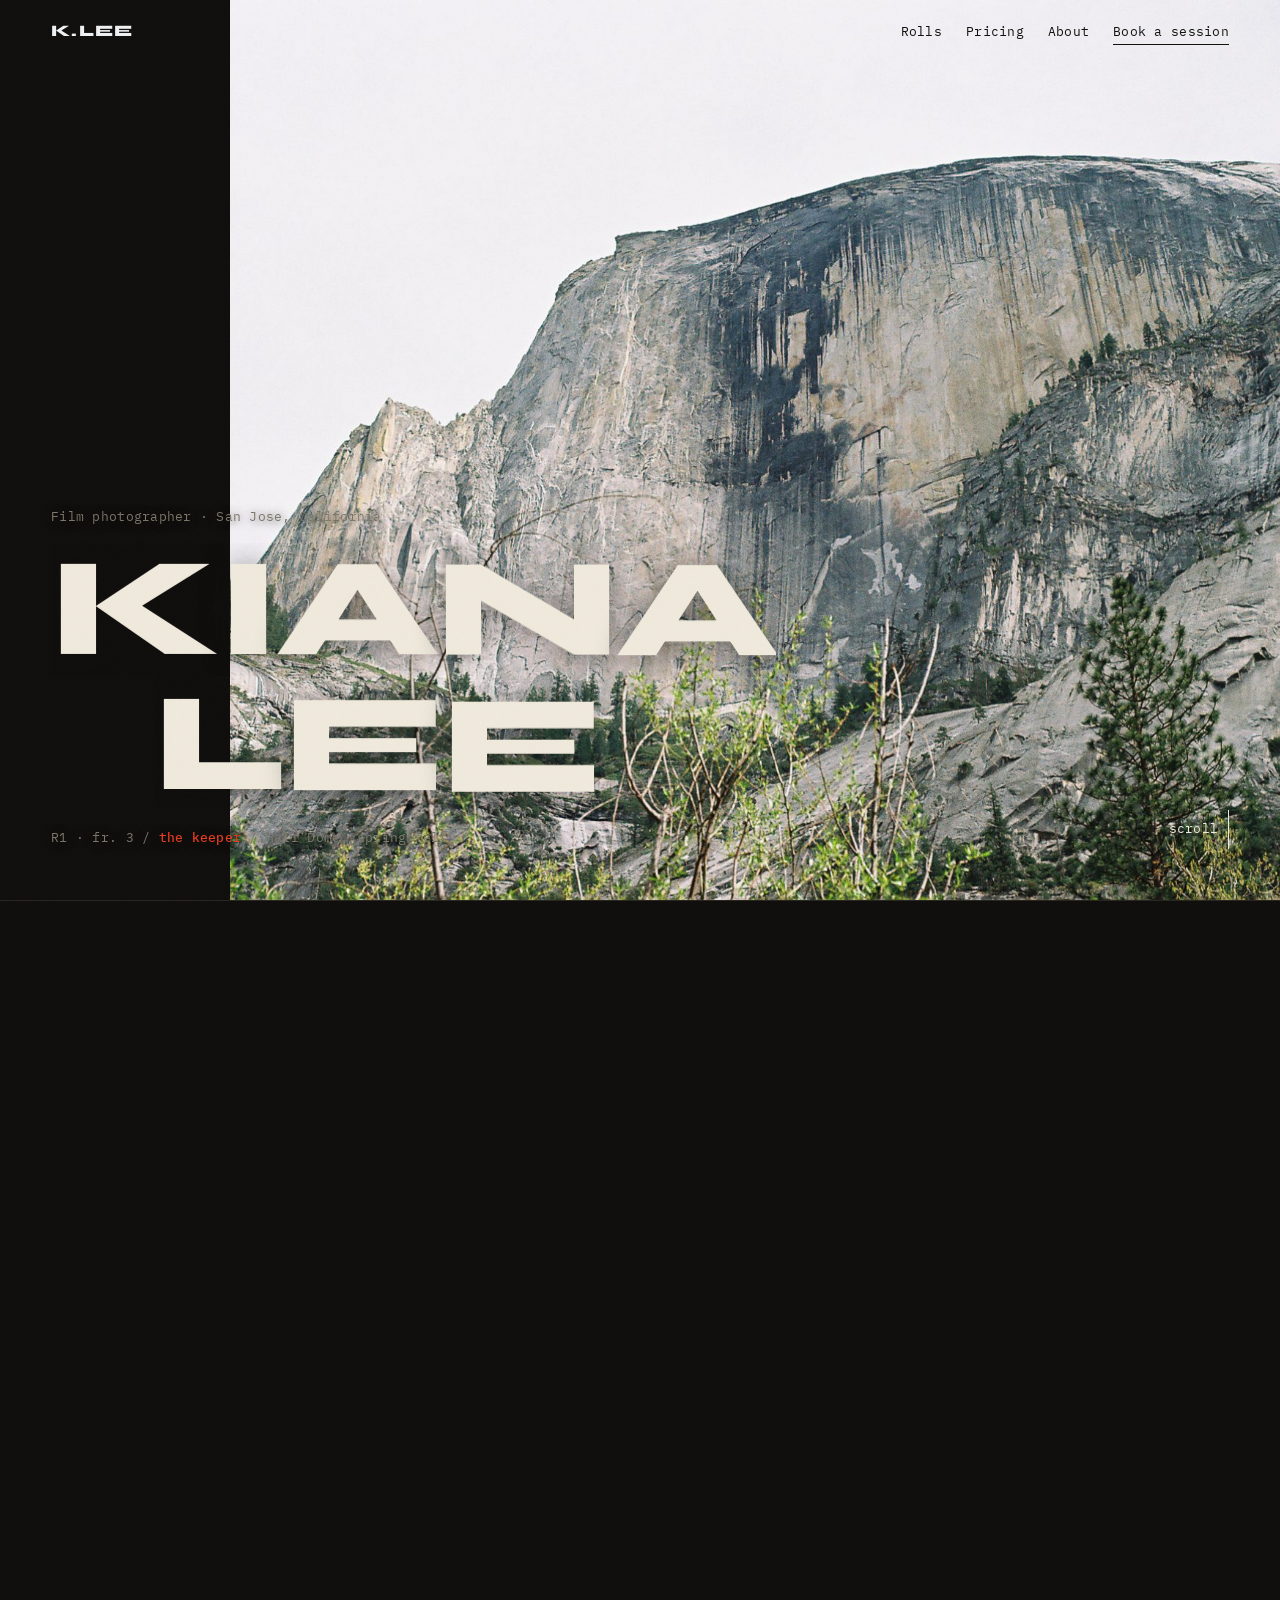
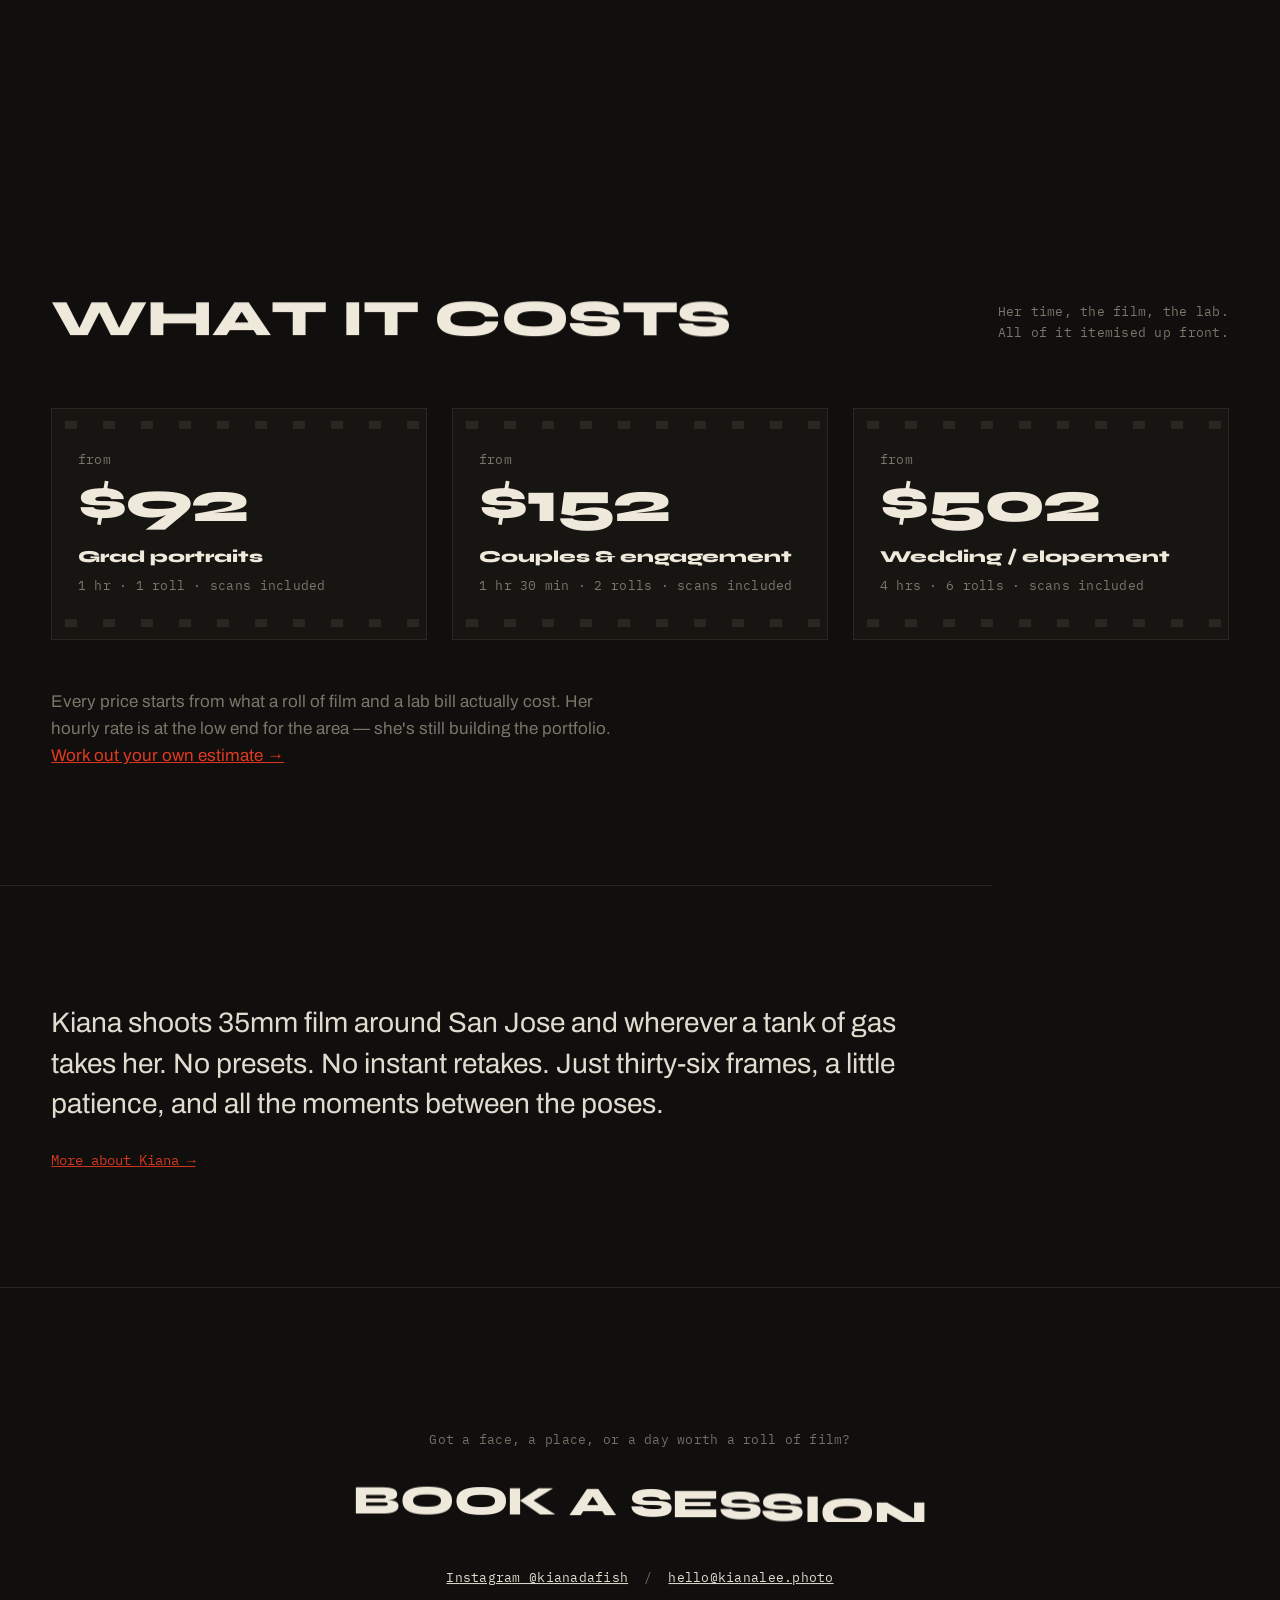
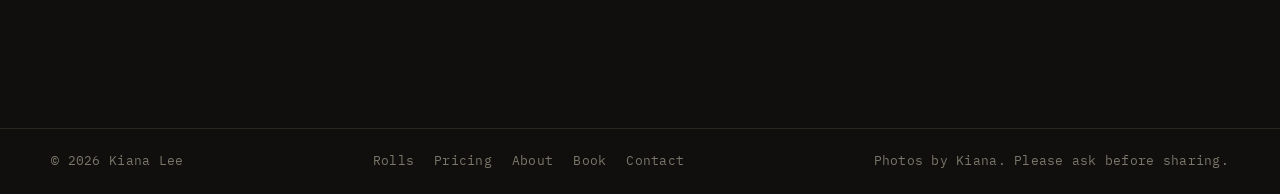
==== commit 2cbdd1c0: "Rewrite the new copy so it sounds like the rest of the site The pricing and booking pages read like " ====
--- a/index.html
+++ b/index.html
@@ -121,13 +121,14 @@
   <section class="home-section">
     <div class="section-head">
       <h2 class="section-title split" data-split>WHAT IT COSTS</h2>
-      <p class="section-note mono">Her time, the film, the lab.<br>Itemised before you commit to anything.</p>
+      <p class="section-note mono">Her time, the film, the lab.<br>All of it itemised up front.</p>
     </div>
     <div class="teaser-prices" id="price-teaser"></div>
     <p class="teaser-price-note reveal">
-      Every price starts with what a roll of film and a lab bill actually cost,
-      and her rate sits at the bottom of the local range while the portfolio grows.
-      <a href="pricing.html" data-cursor="go">Build your own estimate &rarr;</a>
+      Every price starts from what a roll of film and a lab bill actually cost.
+      Her hourly rate is at the low end for the area &mdash; she's still building
+      the portfolio.
+      <a href="pricing.html" data-cursor="go">Work out your own estimate &rarr;</a>
     </p>
   </section>
 
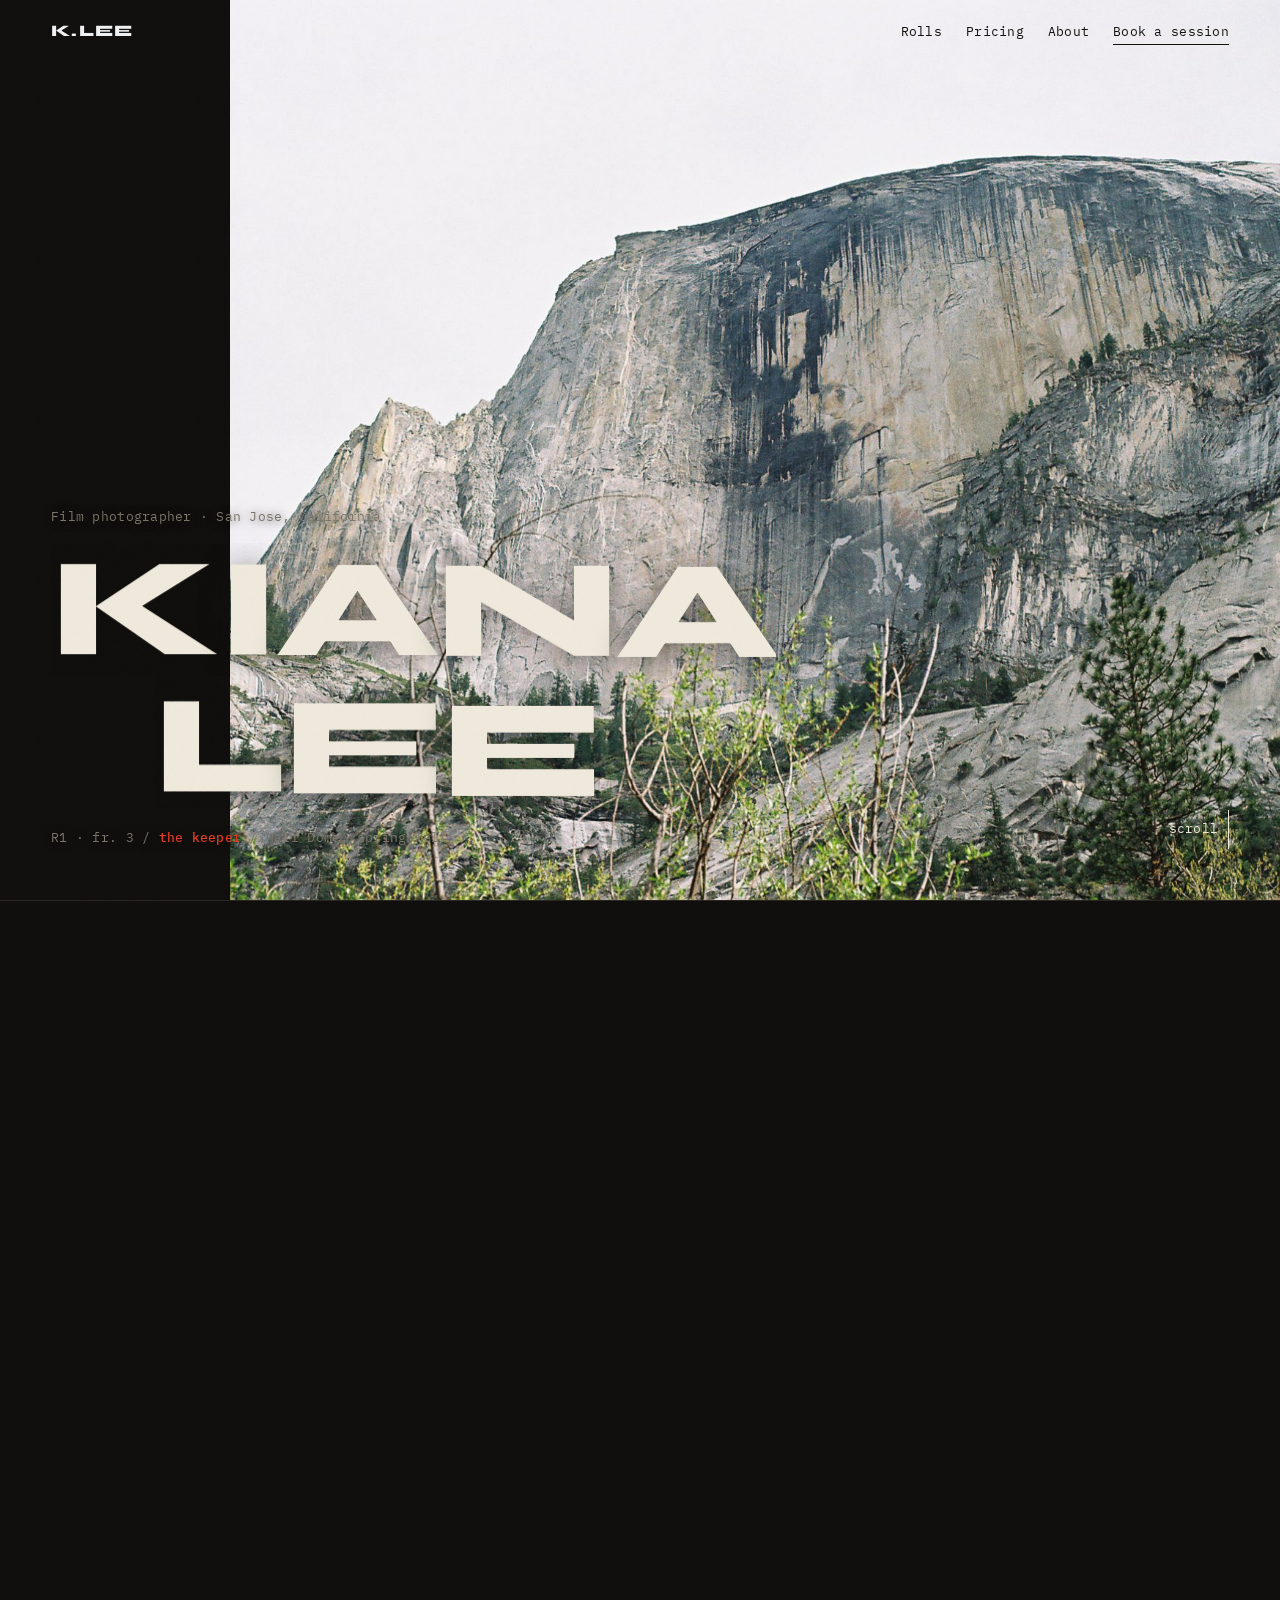
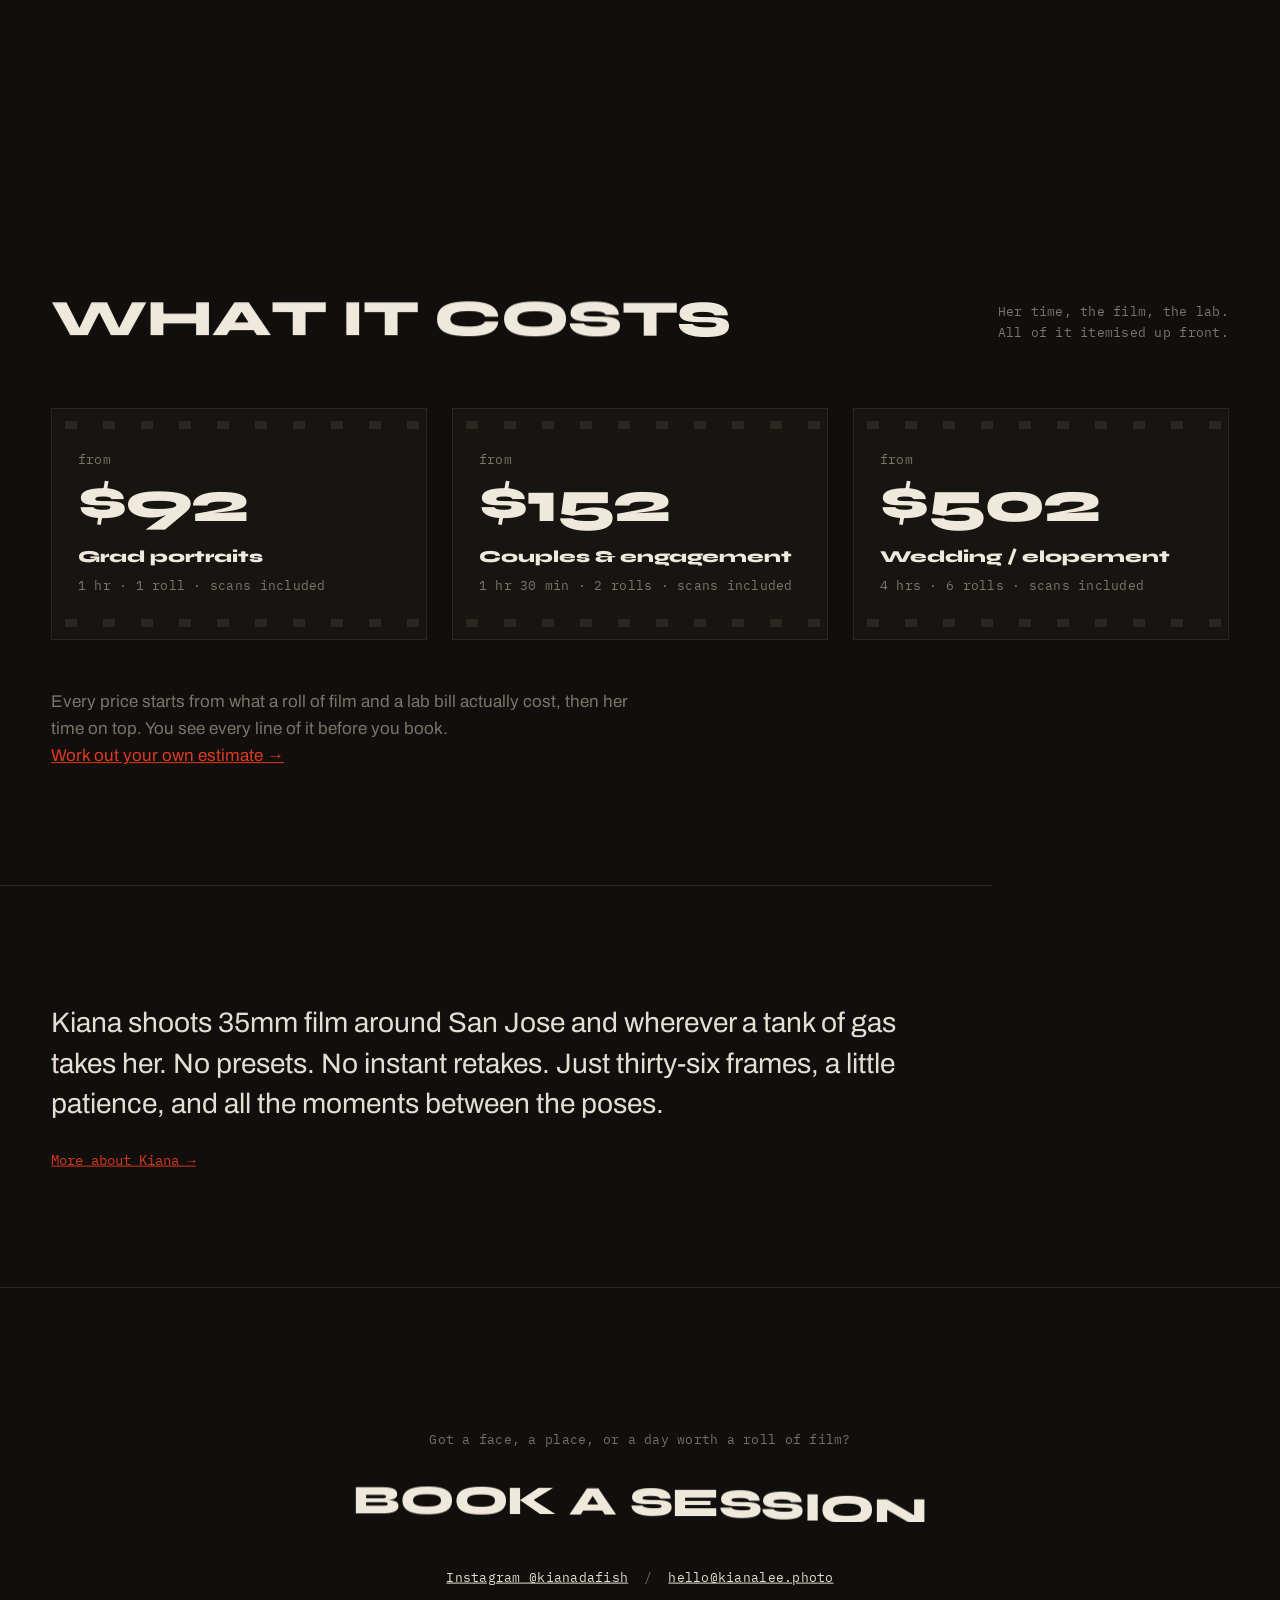
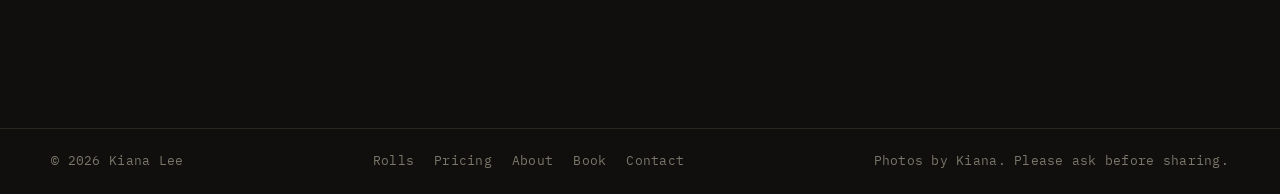
==== commit 26887371: "Stop benchmarking Kiana against other photographers The pricing page told clients what other photogr" ====
--- a/index.html
+++ b/index.html
@@ -125,9 +125,8 @@
     </div>
     <div class="teaser-prices" id="price-teaser"></div>
     <p class="teaser-price-note reveal">
-      Every price starts from what a roll of film and a lab bill actually cost.
-      Her hourly rate is at the low end for the area &mdash; she's still building
-      the portfolio.
+      Every price starts from what a roll of film and a lab bill actually cost,
+      then her time on top. You see every line of it before you book.
       <a href="pricing.html" data-cursor="go">Work out your own estimate &rarr;</a>
     </p>
   </section>
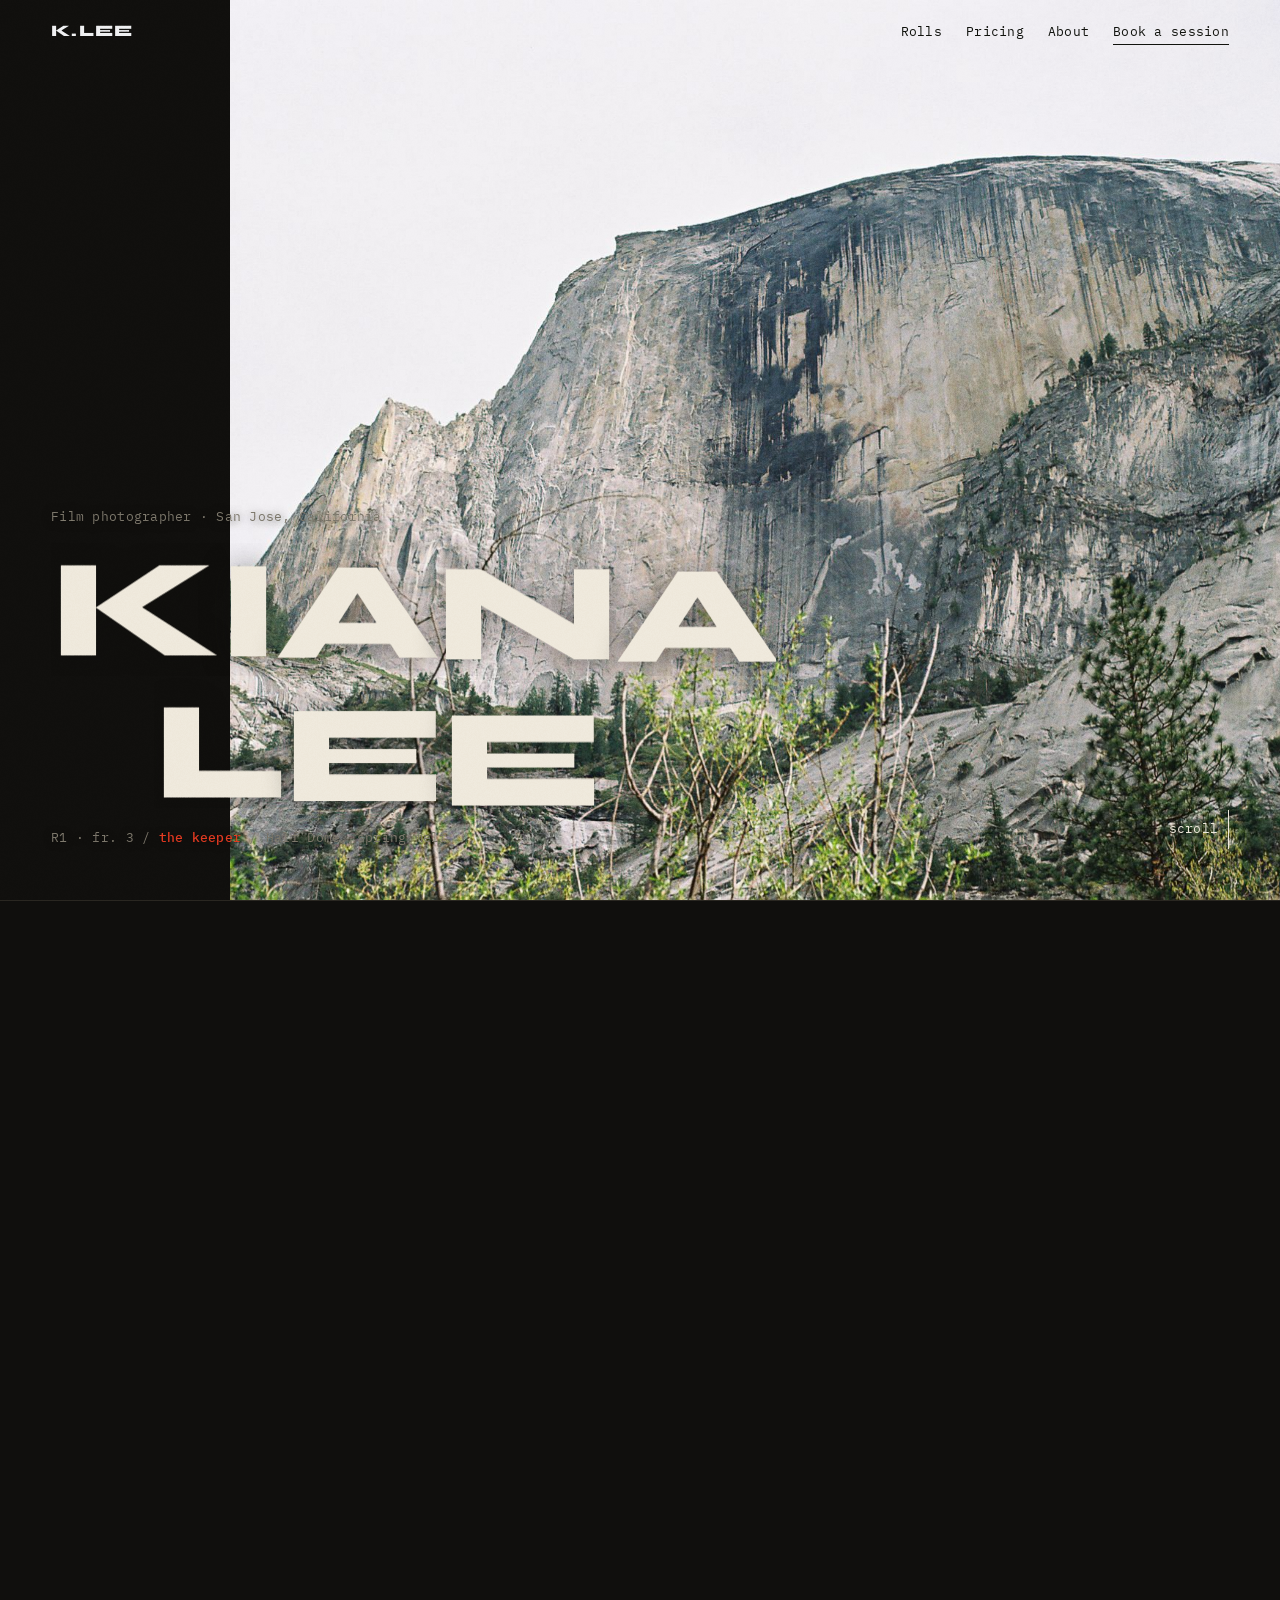
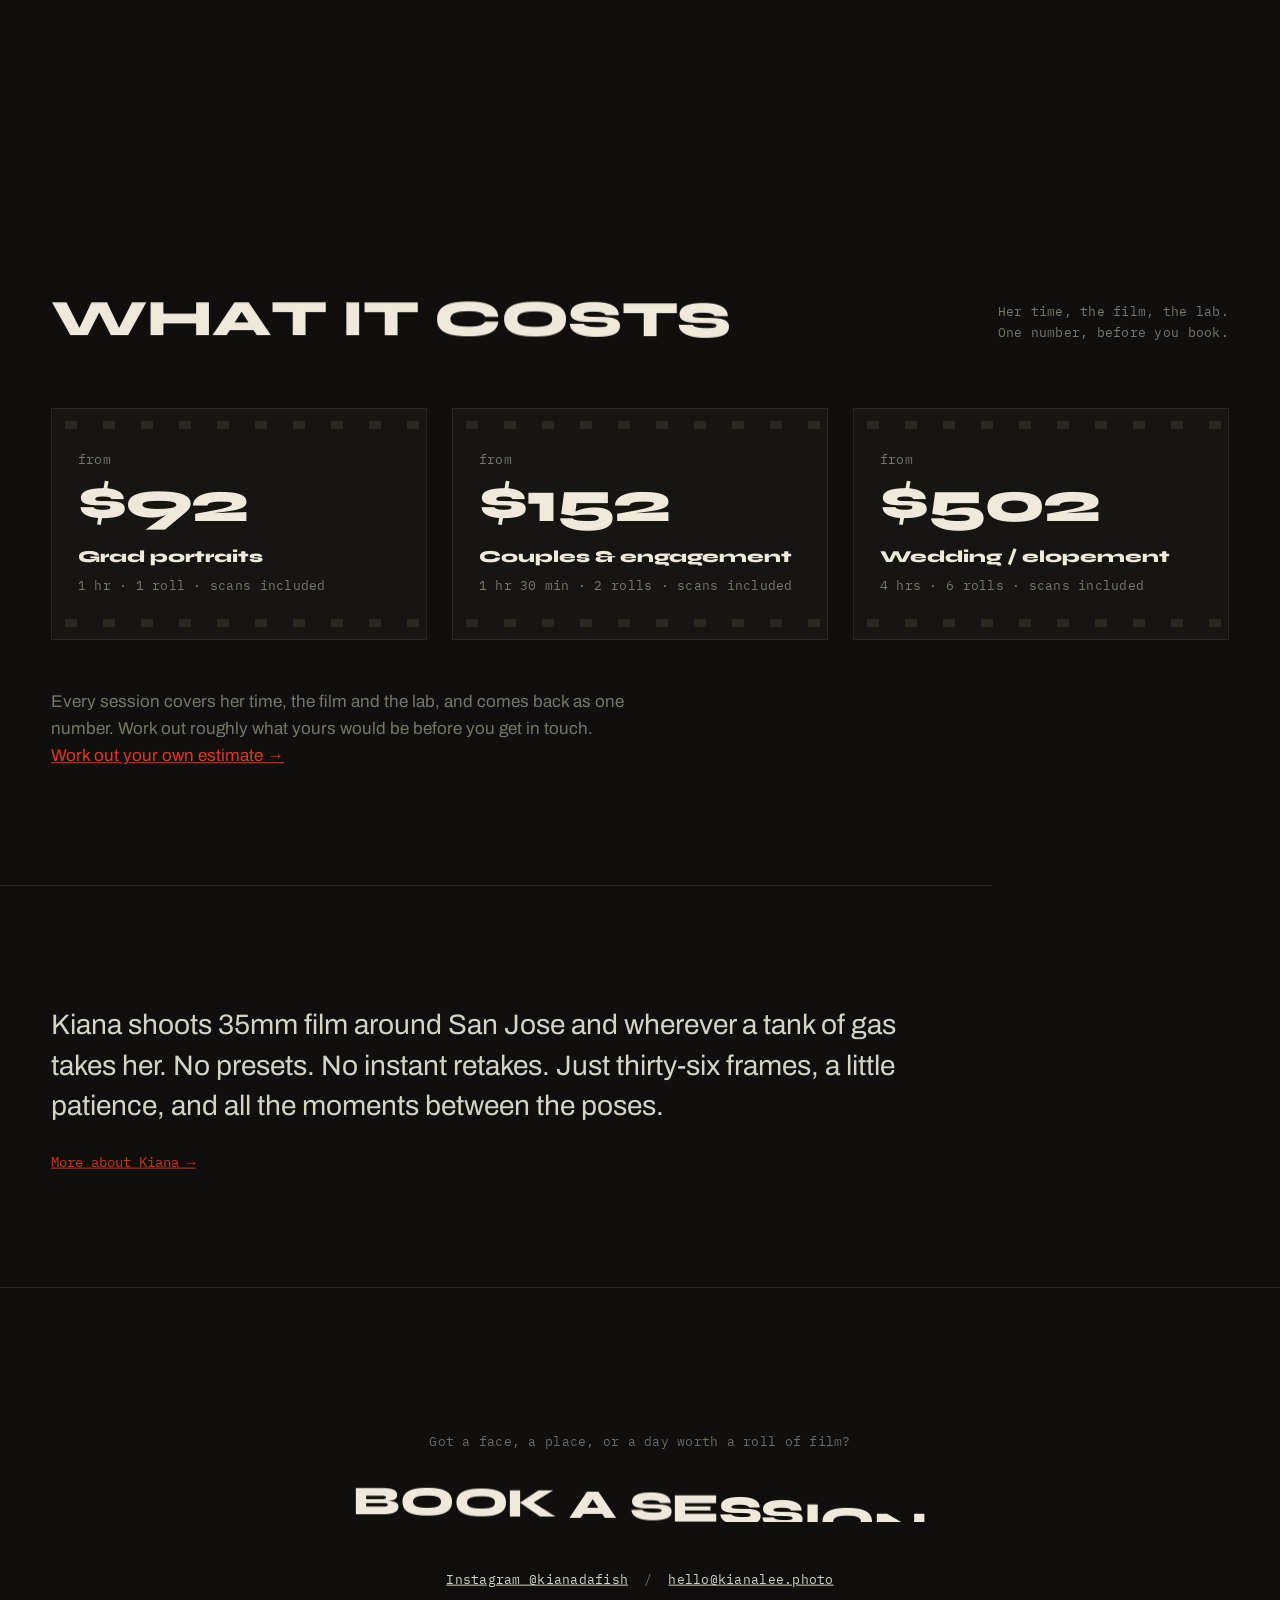
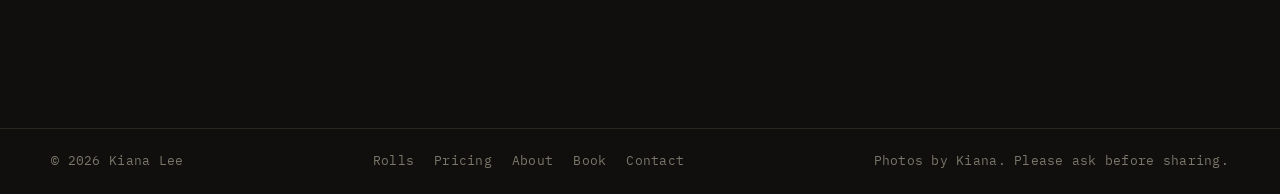
==== commit 6f526b2a: "Show one estimate total instead of a cost breakdown Drops the per-line pricing everywhere a visitor " ====
--- a/index.html
+++ b/index.html
@@ -121,12 +121,12 @@
   <section class="home-section">
     <div class="section-head">
       <h2 class="section-title split" data-split>WHAT IT COSTS</h2>
-      <p class="section-note mono">Her time, the film, the lab.<br>All of it itemised up front.</p>
+      <p class="section-note mono">Her time, the film, the lab.<br>One number, before you book.</p>
     </div>
     <div class="teaser-prices" id="price-teaser"></div>
     <p class="teaser-price-note reveal">
-      Every price starts from what a roll of film and a lab bill actually cost,
-      then her time on top. You see every line of it before you book.
+      Every session covers her time, the film and the lab, and comes back as
+      one number. Work out roughly what yours would be before you get in touch.
       <a href="pricing.html" data-cursor="go">Work out your own estimate &rarr;</a>
     </p>
   </section>
--- a/styles.css
+++ b/styles.css
@@ -1471,7 +1471,7 @@
 
 .stock {
   display: grid;
-  grid-template-columns: auto minmax(0, 1fr) auto;
+  grid-template-columns: auto minmax(0, 1fr);
   align-items: center;
   gap: 0.9rem;
   padding: 0.8rem 1.05rem;
@@ -1501,8 +1501,6 @@
 
 .stock-name { display: block; }
 .stock-blurb { display: block; color: var(--muted); font-size: 0.88rem; line-height: 1.4; }
-.stock-price { color: var(--muted); white-space: nowrap; }
-.stock.is-on .stock-price { color: var(--marker); }
 
 /* ---------------- 04 · what you get back ---------------- */
 
@@ -1527,7 +1525,7 @@
 
 .mark-row {
   display: grid;
-  grid-template-columns: auto minmax(0, 1fr) auto;
+  grid-template-columns: auto minmax(0, 1fr);
   align-items: center;
   gap: 1rem;
   padding: 0.85rem 1.05rem;
@@ -1569,7 +1567,6 @@
 
 .mark-name { display: block; }
 .mark-blurb { display: block; color: var(--muted); font-size: 0.88rem; line-height: 1.4; }
-.mark-price { color: var(--marker); white-space: nowrap; font-size: 0.78rem; }
 
 .print-list {
   display: grid;
@@ -1683,9 +1680,7 @@
 
 .slip-row + .slip-row { margin-top: 0.7rem; }
 
-.slip-line { display: flex; justify-content: space-between; gap: 0.75rem; align-items: baseline; }
-
-.slip-amount { font-variant-numeric: tabular-nums; white-space: nowrap; }
+.slip-line { font-weight: 500; }
 
 .slip-detail { color: #6B6355; font-size: 0.68rem; }
 
@@ -2122,29 +2117,6 @@
   .slot { flex: 1 1 7rem; }
 }
 
-/* ---------------- where the money goes ---------------- */
-
-.ledger {
-  padding: clamp(4rem, 9vw, 7rem) var(--pad);
-  border-top: 1px solid var(--hairline);
-}
-
-.ledger-table { border-top: 1px solid var(--hairline); max-width: 64rem; }
-
-.ledger-row {
-  display: grid;
-  grid-template-columns: minmax(0, 1fr) 7rem minmax(0, 15rem);
-  gap: 1rem;
-  align-items: baseline;
-  padding: 0.85rem 0.25rem;
-  border-bottom: 1px solid var(--hairline);
-}
-
-.ledger-cell--1 { color: var(--marker); text-align: right; font-variant-numeric: tabular-nums; }
-.ledger-cell--2 { color: var(--muted); }
-
-.ledger-note { margin-top: 2.25rem; max-width: 56ch; color: var(--muted); }
-
 @media (max-width: 1040px) {
   .est { grid-template-columns: 1fr; }
 
@@ -2161,8 +2133,6 @@
 @media (max-width: 560px) {
   .type-grid { grid-template-columns: 1fr; }
 
-  .ledger-row { grid-template-columns: minmax(0, 1fr) auto; }
-  .ledger-cell--2 { grid-column: 1 / -1; font-size: 0.72rem; }
 }
 
 /* footer page links */
@@ -2228,11 +2198,6 @@
 
   .slip-body { max-height: none; overflow: visible; background: none; }
 
-  .ledger { border: 0; padding: 2rem 0 0; break-before: page; }
-  .ledger-table, .ledger-row { border-color: #ccc; }
-  .ledger-cell--1 { color: #000; }
-  .ledger-cell--2, .ledger-note { color: #444; }
-
   a[href]::after { content: ""; }
 }
 
